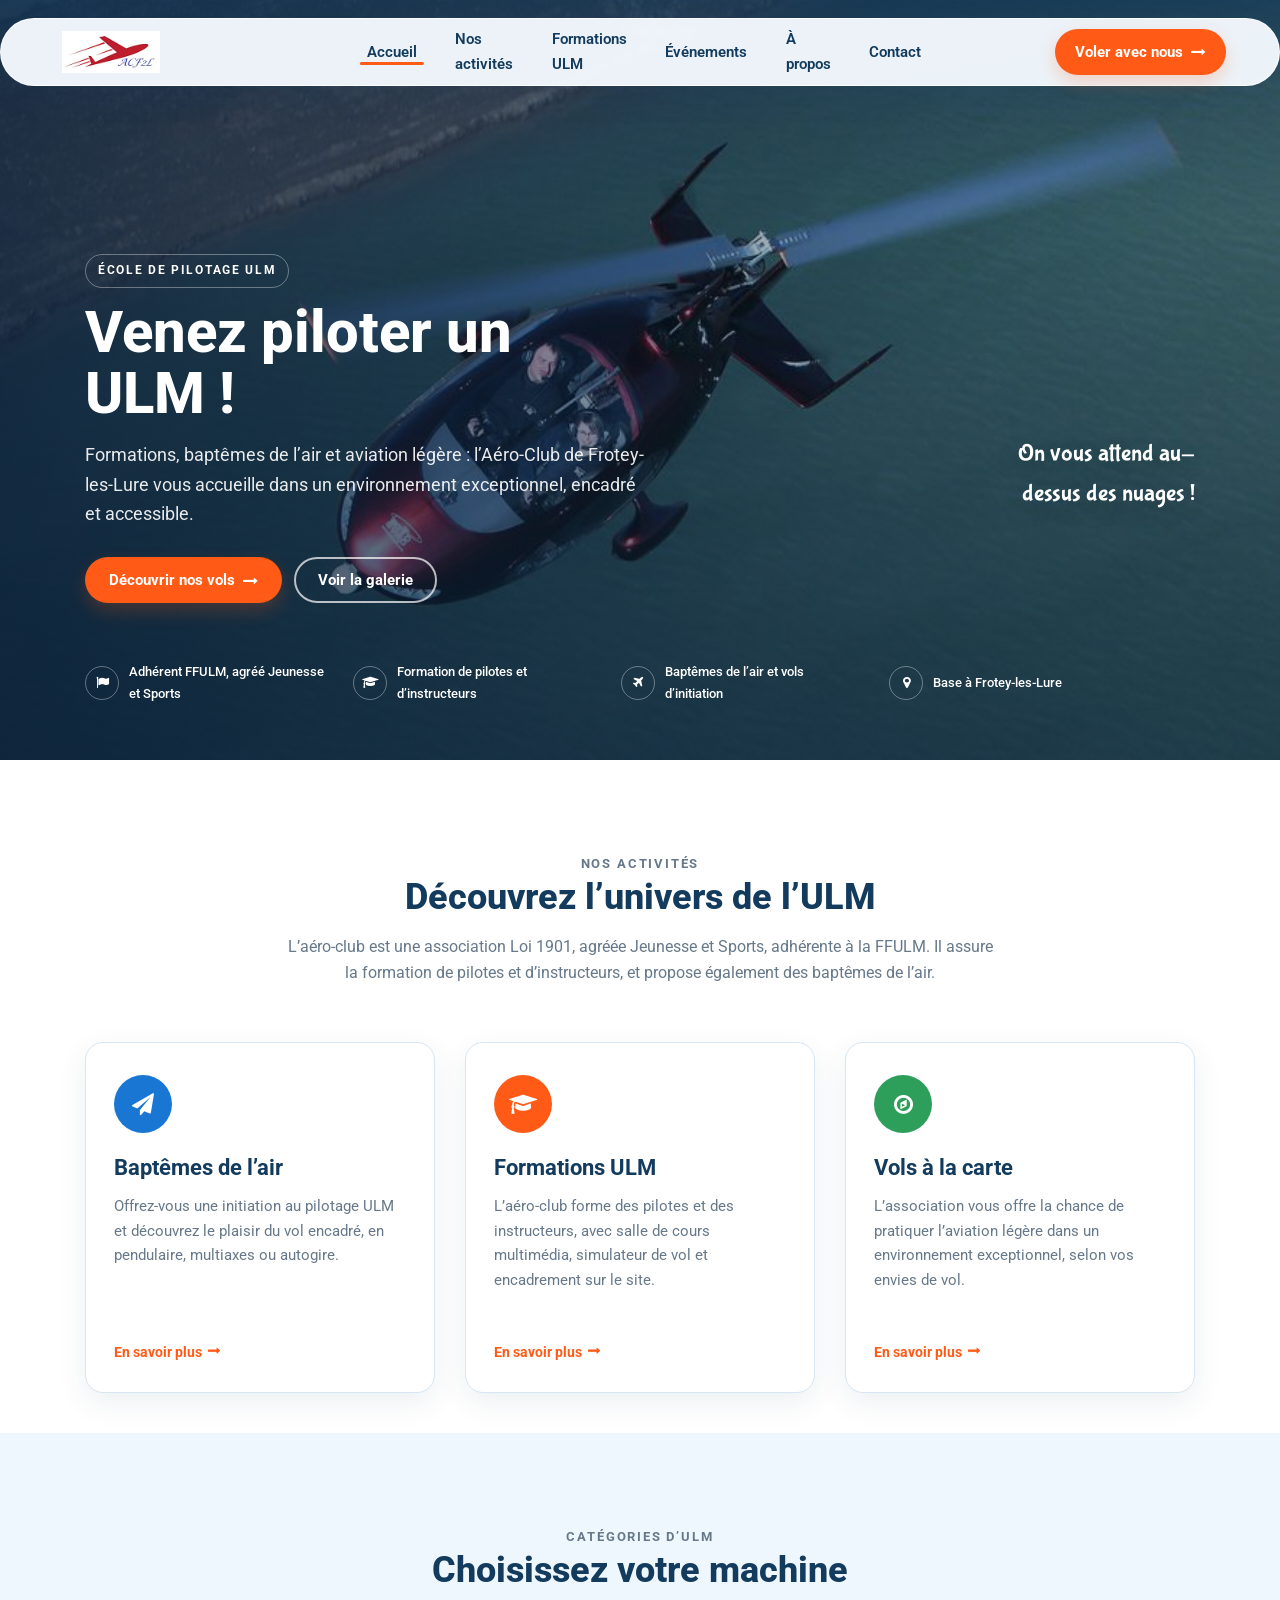
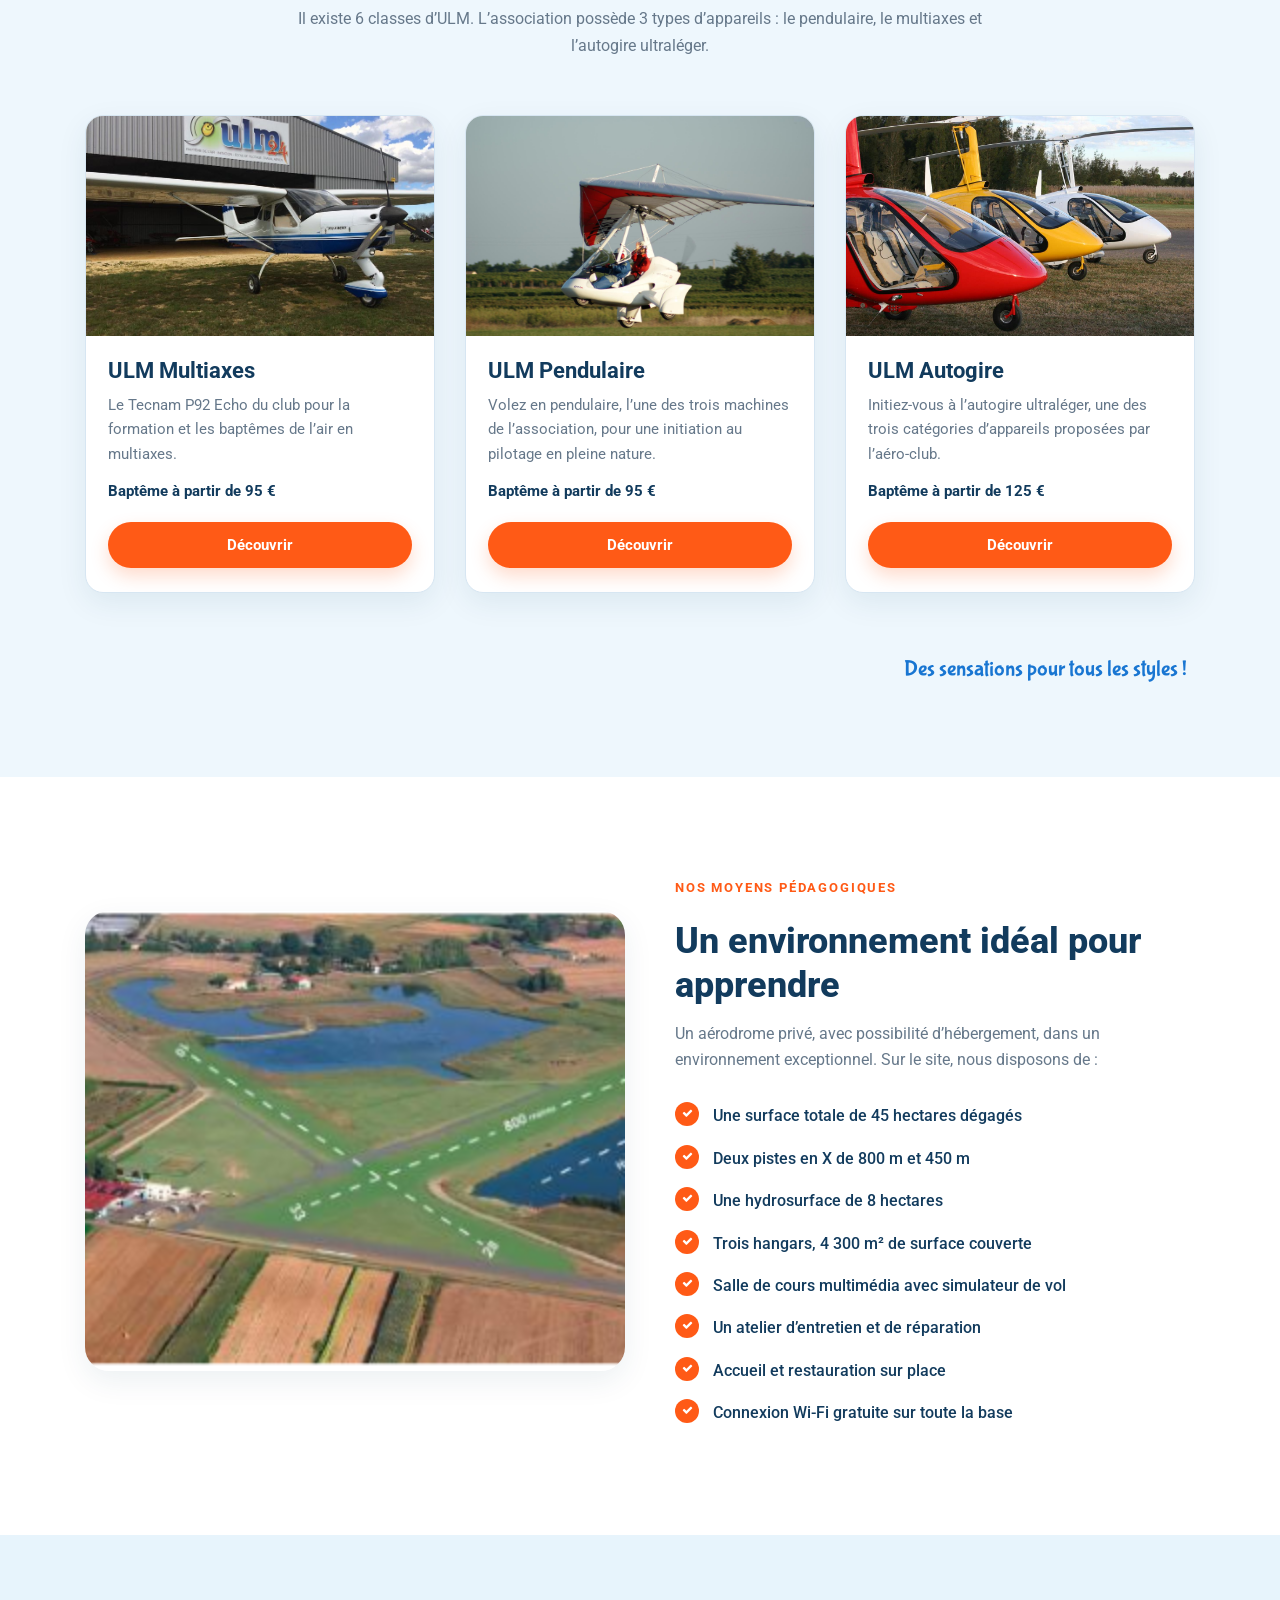
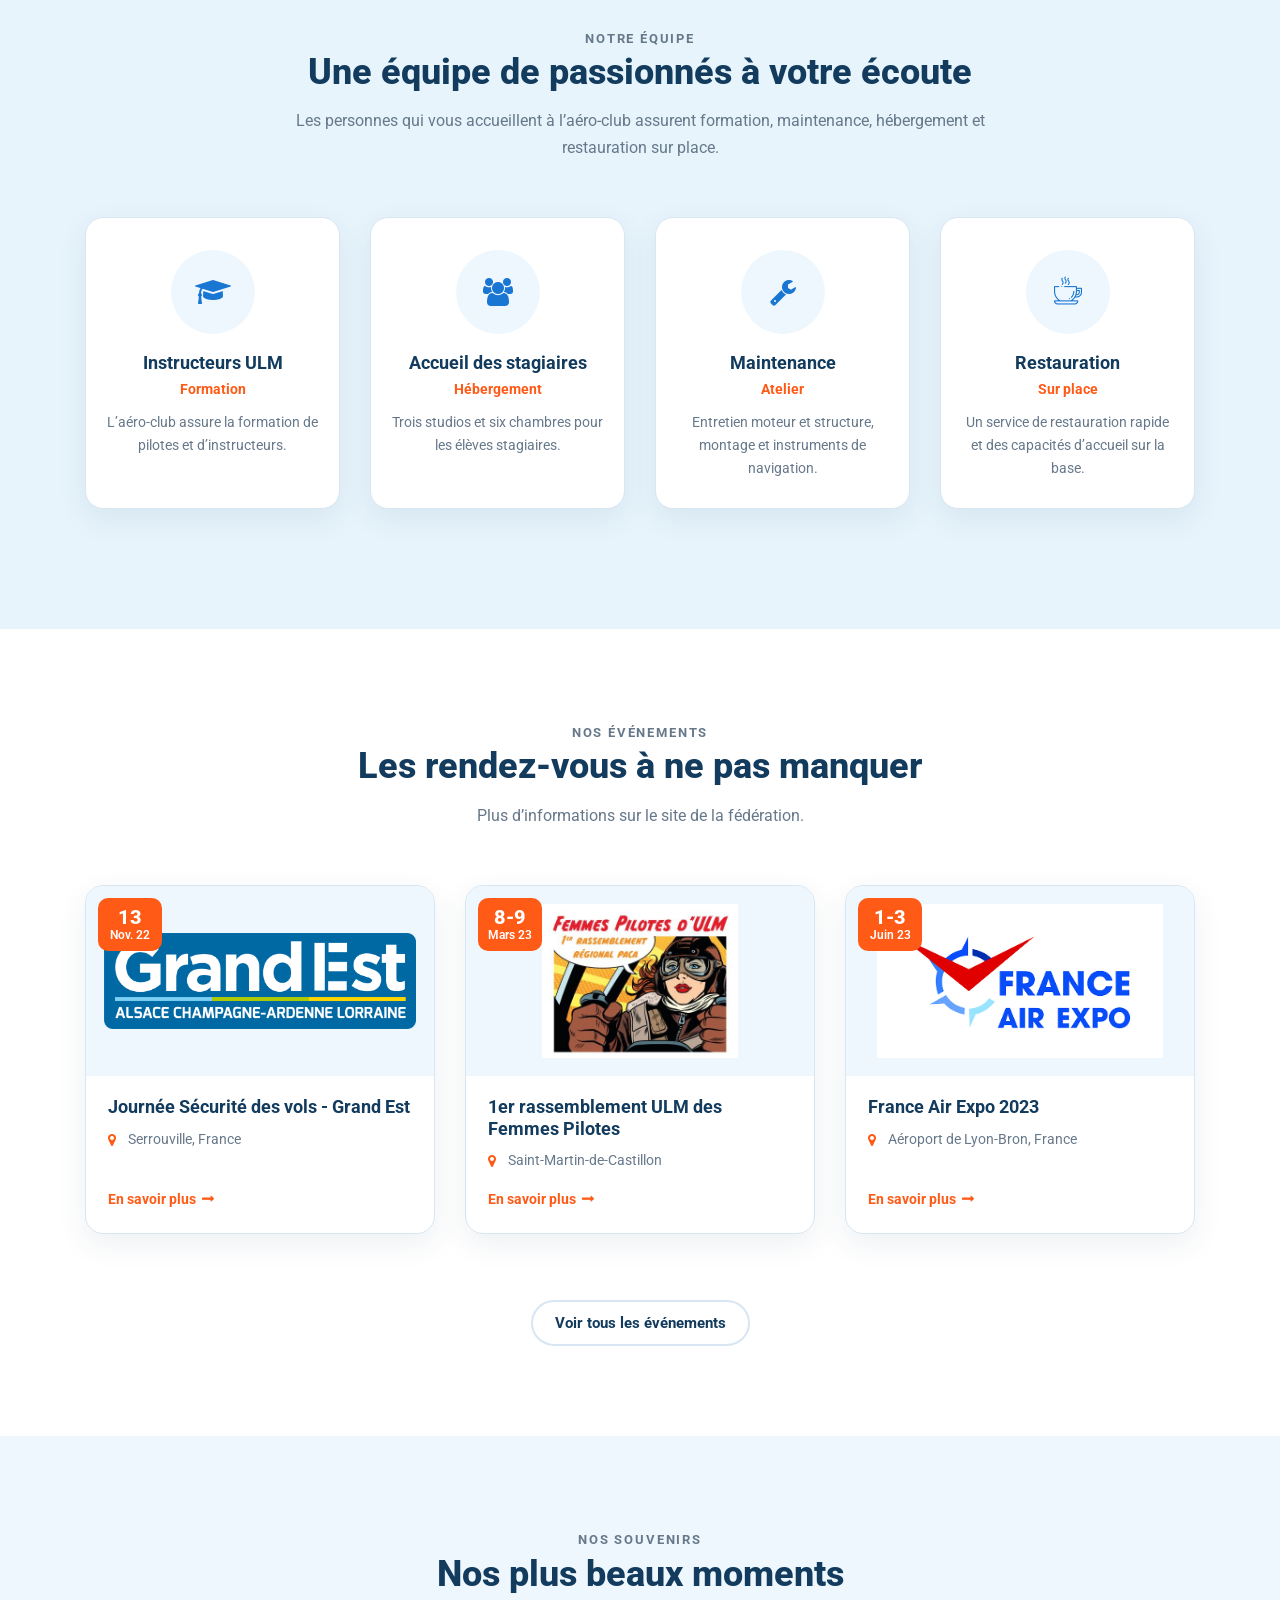
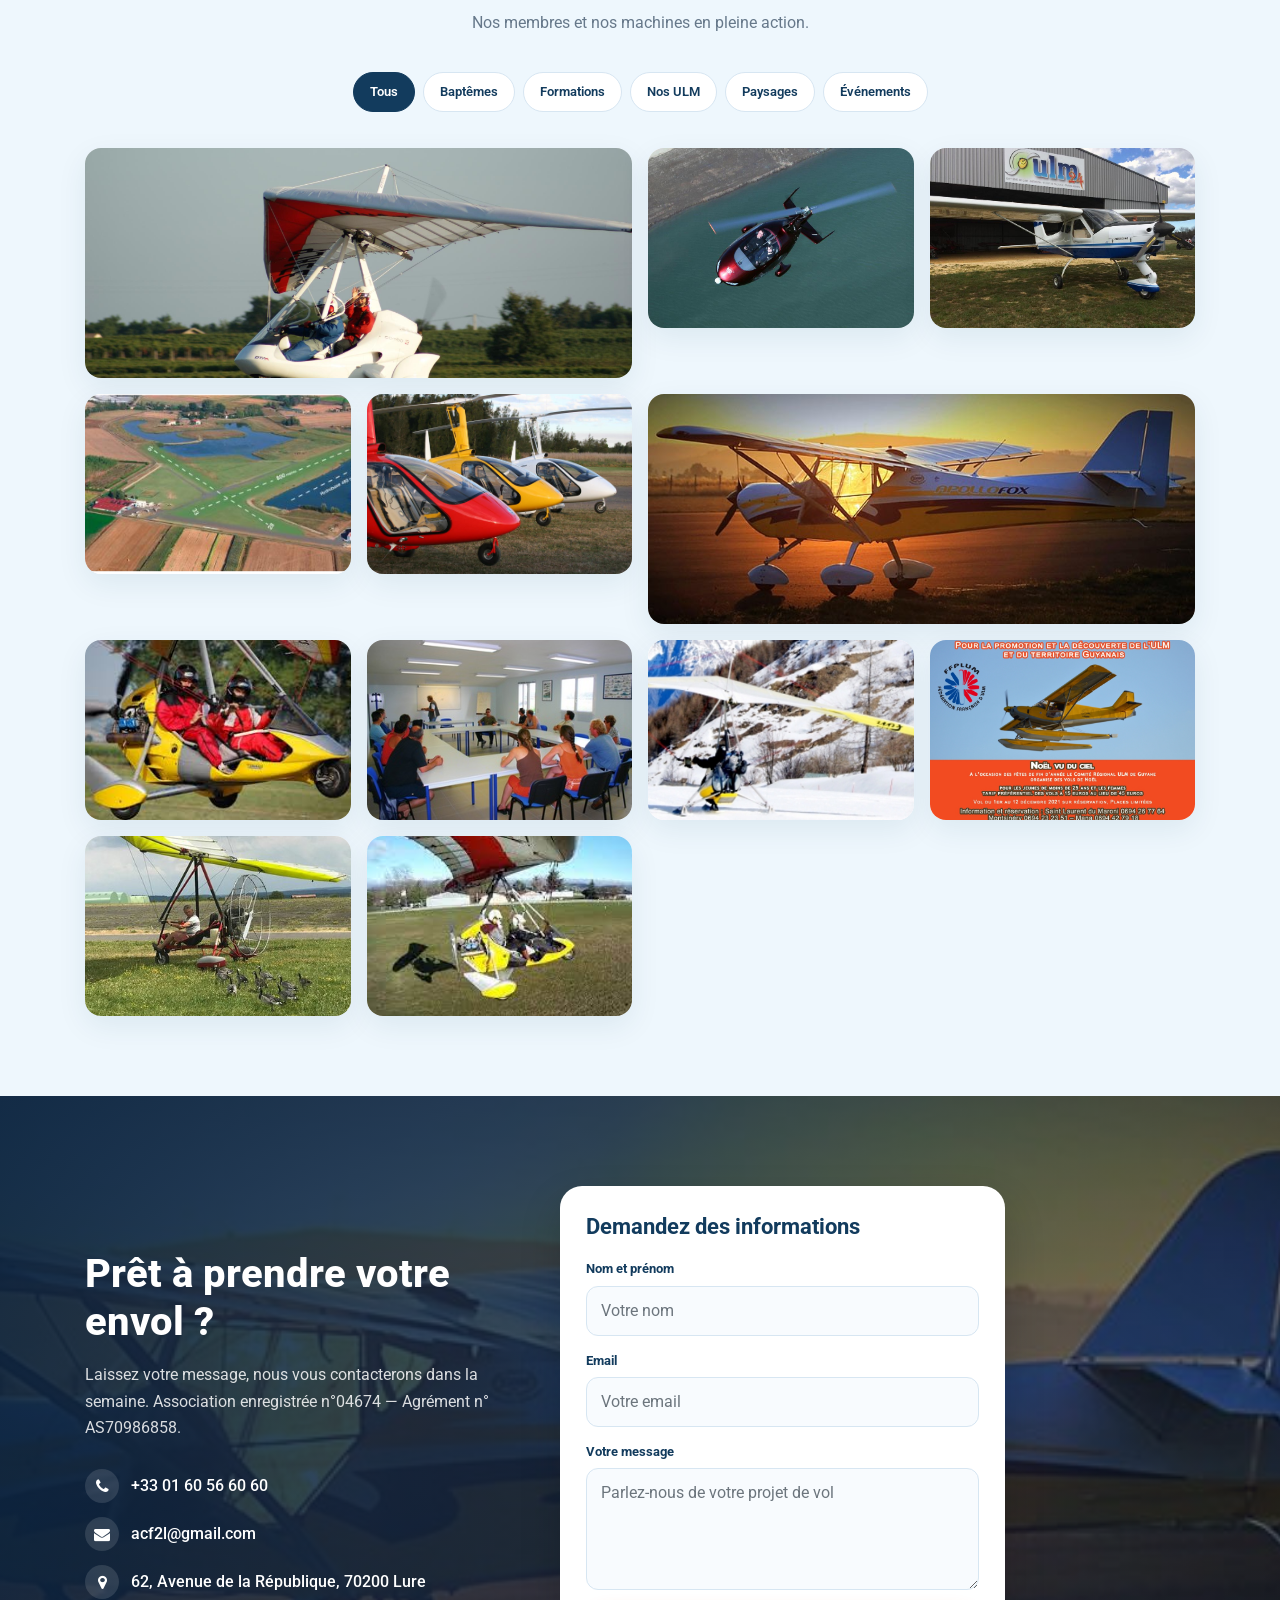
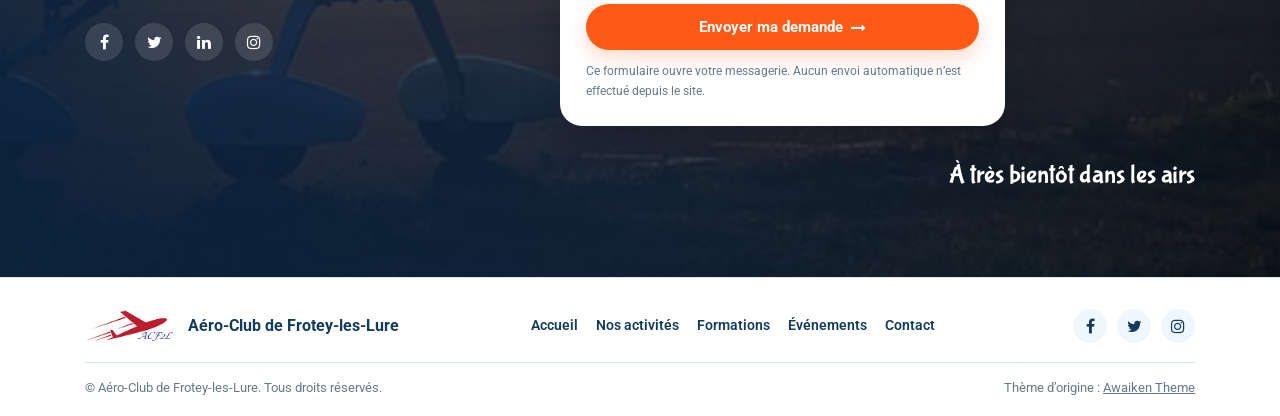
==== index.html @ efe92643 "Initial commit: ACF2L site files. Co-authored-by: Cursor <cursoragent@cursor.com>" ====
<!DOCTYPE html>
<html lang="fr">
<head>
	<meta charset="utf-8">
	<meta http-equiv="X-UA-Compatible" content="IE=edge">
	<meta name="viewport" content="width=device-width, initial-scale=1.0">
	<meta name="description" content="Aéro-Club de Frotey-les-Lure : formations ULM, baptêmes de l’air et aviation légère en Haute-Saône. Association Loi 1901, agréée Jeunesse et Sports, adhérente à la FFULM.">
	<meta name="keywords" content="ULM, aéro-club, Frotey-les-Lure, baptême de l’air, formation pilote, autogire, pendulaire, multiaxes">
	<meta name="author" content="Aéro-Club de Frotey-les-Lure">

	<title>ACF2L - Aéro-Club de Frotey-les-Lure</title>
	<link href="https://fonts.googleapis.com/css?family=Bubblegum+Sans|Roboto:300,400,500,700,900" rel="stylesheet">
	<link href="css/bootstrap.min.css" rel="stylesheet" media="screen">
	<link href="css/font-awesome.min.css" rel="stylesheet" media="screen">
	<link href="css/flaticon.css" rel="stylesheet" media="screen">
	<link rel="stylesheet" href="css/swiper.min.css">
	<link href="css/animate.css" rel="stylesheet">
	<link href="css/magnific-popup.css" rel="stylesheet">
	<link rel="stylesheet" href="css/slicknav.css">
	<link href="css/custom.css?v=7" rel="stylesheet" media="screen">
	<!--[if lt IE 9]>
	  <script src="https://oss.maxcdn.com/html5shiv/3.7.2/html5shiv.min.js"></script>
	  <script src="https://oss.maxcdn.com/respond/1.4.2/respond.min.js"></script>
	<![endif]-->
	<link href="css/monstyle.css" rel="stylesheet">
</head>
<body data-spy="scroll" data-target="#main-navbar" data-offset="90">
	<a class="skip-link" href="#main-content">Aller au contenu</a>

	<header class="header">
		<nav class="navbar navbar-expand-lg navbar-light" id="main-navbar">
			<div class="container header-bar">
				<a class="navbar-brand" href="#home">
					<img src="images/logo.png" alt="ACF2L, Aéro-Club de Frotey-les-Lure">
					<span class="brand-text">Aéro-Club de Frotey-les-Lure</span>
				</a>

				<ul class="navbar-nav" id="main-menu">
					<li class="nav-item"><a class="nav-link active" href="#home">Accueil</a></li>
					<li class="nav-item"><a class="nav-link" href="#activities">Nos activités</a></li>
					<li class="nav-item"><a class="nav-link" href="#courses">Formations ULM</a></li>
					<li class="nav-item"><a class="nav-link" href="#events">Événements</a></li>
					<li class="nav-item"><a class="nav-link" href="#about-us">À propos</a></li>
					<li class="nav-item"><a class="nav-link" href="#contact">Contact</a></li>
				</ul>

				<a class="header-cta" href="#contact">Voler avec nous <i class="fa fa-long-arrow-right" aria-hidden="true"></i></a>
				<div class="navbar-toggle"></div>
				<div id="responsive-menu"></div>
			</div>
		</nav>
	</header>

	<main id="main-content">
		<section class="hero" id="home">
			<div class="hero-media">
				<img src="images/slide-3.jpg" alt="Autogire ULM en vol au-dessus de l’eau">
			</div>
			<div class="hero-overlay"></div>
			<div class="container hero-inner">
				<div class="hero-copy">
					<p class="hero-eyebrow">École de pilotage ULM</p>
					<h1>Venez piloter un ULM&nbsp;!</h1>
					<p class="hero-lead">Formations, baptêmes de l’air et aviation légère&nbsp;: l’Aéro-Club de Frotey-les-Lure vous accueille dans un environnement exceptionnel, encadré et accessible.</p>
					<div class="hero-actions">
						<a class="bouton bouton-primaire" href="#courses">Découvrir nos vols <i class="fa fa-long-arrow-right" aria-hidden="true"></i></a>
						<a class="bouton bouton-fantome" href="#gallery">Voir la galerie</a>
					</div>
				</div>
				<p class="hero-aside" aria-hidden="true">On vous attend au-dessus des nuages&nbsp;!</p>
			</div>
			<div class="container">
				<ul class="hero-trust">
					<li>
						<span class="trust-icon" aria-hidden="true"><i class="fa fa-flag"></i></span>
						<span>Adhérent FFULM, agréé Jeunesse et Sports</span>
					</li>
					<li>
						<span class="trust-icon" aria-hidden="true"><i class="fa fa-graduation-cap"></i></span>
						<span>Formation de pilotes et d’instructeurs</span>
					</li>
					<li>
						<span class="trust-icon" aria-hidden="true"><i class="fa fa-plane"></i></span>
						<span>Baptêmes de l’air et vols d’initiation</span>
					</li>
					<li>
						<span class="trust-icon" aria-hidden="true"><i class="fa fa-map-marker"></i></span>
						<span>Base à Frotey-les-Lure</span>
					</li>
				</ul>
			</div>
		</section>

		<section class="our-activities" id="activities">
			<div class="container">
				<div class="section-title wow fadeInUp">
					<p class="section-eyebrow">Nos activités</p>
					<h2>Découvrez l’univers de l’ULM</h2>
					<p>L’aéro-club est une association Loi 1901, agréée Jeunesse et Sports, adhérente à la FFULM. Il assure la formation de pilotes et d’instructeurs, et propose également des baptêmes de l’air.</p>
				</div>
				<div class="row equal-cards">
					<div class="col-md-4">
						<article class="activity-card wow fadeInUp" data-wow-delay="0.1s">
							<div class="activity-icon icon-blue" aria-hidden="true"><i class="fa fa-paper-plane"></i></div>
							<h3>Baptêmes de l’air</h3>
							<p>Offrez-vous une initiation au pilotage ULM et découvrez le plaisir du vol encadré, en pendulaire, multiaxes ou autogire.</p>
							<a href="#courses" class="text-link">En savoir plus</a>
						</article>
					</div>
					<div class="col-md-4">
						<article class="activity-card wow fadeInUp" data-wow-delay="0.2s">
							<div class="activity-icon icon-orange" aria-hidden="true"><i class="fa fa-graduation-cap"></i></div>
							<h3>Formations ULM</h3>
							<p>L’aéro-club forme des pilotes et des instructeurs, avec salle de cours multimédia, simulateur de vol et encadrement sur le site.</p>
							<a href="#about-us" class="text-link">En savoir plus</a>
						</article>
					</div>
					<div class="col-md-4">
						<article class="activity-card wow fadeInUp" data-wow-delay="0.3s">
							<div class="activity-icon icon-green" aria-hidden="true"><i class="fa fa-compass"></i></div>
							<h3>Vols à la carte</h3>
							<p>L’association vous offre la chance de pratiquer l’aviation légère dans un environnement exceptionnel, selon vos envies de vol.</p>
							<a href="#contact" class="text-link">En savoir plus</a>
						</article>
					</div>
				</div>
			</div>
		</section>

		<section class="courses" id="courses">
			<div class="container">
				<div class="section-title">
					<p class="section-eyebrow">Catégories d’ULM</p>
					<h2>Choisissez votre machine</h2>
					<p>Il existe 6 classes d’ULM. L’association possède 3 types d’appareils&nbsp;: le pendulaire, le multiaxes et l’autogire ultraléger.</p>
				</div>
				<div class="row equal-cards">
					<div class="col-lg-4">
						<article class="machine-card wow fadeInUp" data-wow-delay="0.1s">
							<figure>
								<img src="images/Tecnam-P92-exter.jpg" alt="ULM multiaxes Tecnam P92 Echo devant le hangar">
							</figure>
							<div class="machine-body">
								<h3>ULM Multiaxes</h3>
								<p>Le Tecnam P92 Echo du club pour la formation et les baptêmes de l’air en multiaxes.</p>
								<p class="machine-price">Baptême à partir de 95&nbsp;€</p>
								<a href="#contact" class="bouton bouton-primaire bouton-bloc">Découvrir</a>
							</div>
						</article>
					</div>
					<div class="col-lg-4">
						<article class="machine-card wow fadeInUp" data-wow-delay="0.2s">
							<figure>
								<img src="images/pendulaire1.jpg" alt="ULM pendulaire biplace en vol">
							</figure>
							<div class="machine-body">
								<h3>ULM Pendulaire</h3>
								<p>Volez en pendulaire, l’une des trois machines de l’association, pour une initiation au pilotage en pleine nature.</p>
								<p class="machine-price">Baptême à partir de 95&nbsp;€</p>
								<a href="#contact" class="bouton bouton-primaire bouton-bloc">Découvrir</a>
							</div>
						</article>
					</div>
					<div class="col-lg-4">
						<article class="machine-card wow fadeInUp" data-wow-delay="0.3s">
							<figure>
								<img src="images/troisAutogires.jpg" alt="Trois autogires ULM alignés sur le terrain">
							</figure>
							<div class="machine-body">
								<h3>ULM Autogire</h3>
								<p>Initiez-vous à l’autogire ultraléger, une des trois catégories d’appareils proposées par l’aéro-club.</p>
								<p class="machine-price">Baptême à partir de 125&nbsp;€</p>
								<a href="#contact" class="bouton bouton-primaire bouton-bloc">Découvrir</a>
							</div>
						</article>
					</div>
				</div>
				<p class="section-note">Des sensations pour tous les styles&nbsp;!</p>
			</div>
		</section>

		<section class="about-us" id="about-us">
			<div class="container">
				<div class="row about-layout">
					<div class="col-lg-6">
						<div class="about-image wow fadeInLeft" data-wow-delay="0.15s">
							<img src="images/about.png" alt="Vue aérienne de l’aérodrome avec deux pistes en X, hydrosurface et hangars">
						</div>
					</div>
					<div class="col-lg-6">
						<div class="about-content wow fadeInUp" data-wow-delay="0.25s">
							<p class="section-eyebrow">Nos moyens pédagogiques</p>
							<h2>Un environnement idéal pour apprendre</h2>
							<p>Un aérodrome privé, avec possibilité d’hébergement, dans un environnement exceptionnel. Sur le site, nous disposons de&nbsp;:</p>
							<ul class="check-list">
								<li>Une surface totale de 45 hectares dégagés</li>
								<li>Deux pistes en X de 800 m et 450 m</li>
								<li>Une hydrosurface de 8 hectares</li>
								<li>Trois hangars, 4&nbsp;300 m² de surface couverte</li>
								<li>Salle de cours multimédia avec simulateur de vol</li>
								<li>Un atelier d’entretien et de réparation</li>
								<li>Accueil et restauration sur place</li>
								<li>Connexion Wi-Fi gratuite sur toute la base</li>
							</ul>
						</div>
					</div>
				</div>
			</div>
		</section>

		<section class="faculty" id="teachers">
			<div class="container">
				<div class="section-title">
					<p class="section-eyebrow">Notre équipe</p>
					<h2>Une équipe de passionnés à votre écoute</h2>
					<p>Les personnes qui vous accueillent à l’aéro-club assurent formation, maintenance, hébergement et restauration sur place.</p>
				</div>
				<div class="row equal-cards">
					<div class="col-lg-3 col-md-6">
						<article class="team-card wow fadeInUp" data-wow-delay="0.1s">
							<div class="team-icon" aria-hidden="true"><i class="fa fa-graduation-cap"></i></div>
							<h3>Instructeurs ULM</h3>
							<p class="team-role">Formation</p>
							<p>L’aéro-club assure la formation de pilotes et d’instructeurs.</p>
						</article>
					</div>
					<div class="col-lg-3 col-md-6">
						<article class="team-card wow fadeInUp" data-wow-delay="0.2s">
							<div class="team-icon" aria-hidden="true"><i class="fa fa-users"></i></div>
							<h3>Accueil des stagiaires</h3>
							<p class="team-role">Hébergement</p>
							<p>Trois studios et six chambres pour les élèves stagiaires.</p>
						</article>
					</div>
					<div class="col-lg-3 col-md-6">
						<article class="team-card wow fadeInUp" data-wow-delay="0.3s">
							<div class="team-icon" aria-hidden="true"><i class="fa fa-wrench"></i></div>
							<h3>Maintenance</h3>
							<p class="team-role">Atelier</p>
							<p>Entretien moteur et structure, montage et instruments de navigation.</p>
						</article>
					</div>
					<div class="col-lg-3 col-md-6">
						<article class="team-card wow fadeInUp" data-wow-delay="0.4s">
							<div class="team-icon" aria-hidden="true"><i class="flaticon-coffee-cup"></i></div>
							<h3>Restauration</h3>
							<p class="team-role">Sur place</p>
							<p>Un service de restauration rapide et des capacités d’accueil sur la base.</p>
						</article>
					</div>
				</div>
			</div>
		</section>

		<section class="events" id="events">
			<div class="container">
				<div class="section-title">
					<p class="section-eyebrow">Nos événements</p>
					<h2>Les rendez-vous à ne pas manquer</h2>
					<p>Plus d’informations sur le site de la fédération.</p>
				</div>
				<div class="row equal-cards">
					<div class="col-md-4">
						<article class="event-card wow fadeInUp" data-wow-delay="0.1s">
							<figure>
								<img src="images/event-1.png" alt="Logo Grand Est">
								<div class="event-date"><span>13</span> Nov. 22</div>
							</figure>
							<div class="event-body">
								<h3>Journée Sécurité des vols - Grand Est</h3>
								<p class="location">Serrouville, France</p>
								<a href="#contact" class="text-link">En savoir plus</a>
							</div>
						</article>
					</div>
					<div class="col-md-4">
						<article class="event-card wow fadeInUp" data-wow-delay="0.2s">
							<figure>
								<img src="images/event-5.jpg" alt="Affiche du 1er rassemblement ULM des Femmes Pilotes">
								<div class="event-date"><span>8-9</span> Mars 23</div>
							</figure>
							<div class="event-body">
								<h3>1er rassemblement ULM des Femmes Pilotes</h3>
								<p class="location">Saint-Martin-de-Castillon</p>
								<a href="#contact" class="text-link">En savoir plus</a>
							</div>
						</article>
					</div>
					<div class="col-md-4">
						<article class="event-card wow fadeInUp" data-wow-delay="0.3s">
							<figure>
								<img src="images/event-3.jpg" alt="Logo France Air Expo">
								<div class="event-date"><span>1-3</span> Juin 23</div>
							</figure>
							<div class="event-body">
								<h3>France Air Expo 2023</h3>
								<p class="location">Aéroport de Lyon-Bron, France</p>
								<a href="#contact" class="text-link">En savoir plus</a>
							</div>
						</article>
					</div>
				</div>
				<div class="section-cta">
					<a href="#contact" class="bouton bouton-contour">Voir tous les événements</a>
				</div>
			</div>
		</section>

		<section class="photo-gallery" id="gallery">
			<div class="container">
				<div class="section-title">
					<p class="section-eyebrow">Nos souvenirs</p>
					<h2>Nos plus beaux moments</h2>
					<p>Nos membres et nos machines en pleine action.</p>
				</div>
				<div class="gallery-filters" role="tablist" aria-label="Filtrer la galerie">
					<button type="button" class="gallery-filter is-active" data-filter="all">Tous</button>
					<button type="button" class="gallery-filter" data-filter="baptemes">Baptêmes</button>
					<button type="button" class="gallery-filter" data-filter="formations">Formations</button>
					<button type="button" class="gallery-filter" data-filter="machines">Nos ULM</button>
					<button type="button" class="gallery-filter" data-filter="paysages">Paysages</button>
					<button type="button" class="gallery-filter" data-filter="evenements">Événements</button>
				</div>
				<div class="gallery-grid gallery">
					<a class="gallery-item" data-category="baptemes machines" href="images/pendulaire1.jpg">
						<img src="images/pendulaire1.jpg" alt="Baptême en ULM pendulaire biplace">
					</a>
					<a class="gallery-item" data-category="machines" href="images/slide-3.jpg">
						<img src="images/slide-3.jpg" alt="Autogire ULM en vol">
					</a>
					<a class="gallery-item" data-category="machines formations" href="images/Tecnam-P92-exter.jpg">
						<img src="images/Tecnam-P92-exter.jpg" alt="ULM multiaxes Tecnam P92 Echo">
					</a>
					<a class="gallery-item" data-category="paysages" href="images/about.png">
						<img src="images/about.png" alt="Aérodrome de Frotey-les-Lure vu du ciel">
					</a>
					<a class="gallery-item" data-category="machines" href="images/troisAutogires.jpg">
						<img src="images/troisAutogires.jpg" alt="Trois autogires sur le terrain">
					</a>
					<a class="gallery-item" data-category="paysages evenements" href="images/course-3.jpg">
						<img src="images/course-3.jpg" alt="ULM au coucher du soleil">
					</a>
					<a class="gallery-item" data-category="baptemes machines" href="images/course-4.jpg">
						<img src="images/course-4.jpg" alt="Deux pilotes en ULM pendulaire jaune">
					</a>
					<a class="gallery-item" data-category="formations" href="images/salleCours.png">
						<img src="images/salleCours.png" alt="Salle de cours multimédia de l’aéro-club">
					</a>
					<a class="gallery-item" data-category="paysages machines" href="images/slide-1.jpg">
						<img src="images/slide-1.jpg" alt="Pendulaire ULM sur un terrain enneigé">
					</a>
					<a class="gallery-item" data-category="evenements" href="images/event-2.jpg">
						<img src="images/event-2.jpg" alt="Affiche Noël vu du ciel, promotion de l’ULM">
					</a>
					<a class="gallery-item" data-category="machines" href="images/course-2.jpg">
						<img src="images/course-2.jpg" alt="Pendulaire au sol sur l’aérodrome">
					</a>
					<a class="gallery-item" data-category="baptemes" href="images/course-7.jpg">
						<img src="images/course-7.jpg" alt="Vol d’initiation en pendulaire">
					</a>
				</div>
			</div>
		</section>

		<section class="contactus" id="contact">
			<div class="contact-media">
				<img src="images/course-3.jpg" alt="ULM au coucher du soleil sur la piste">
			</div>
			<div class="contact-overlay"></div>
			<div class="container">
				<div class="row contact-layout">
					<div class="col-lg-5">
						<div class="contact-intro">
							<h2>Prêt à prendre votre envol&nbsp;?</h2>
							<p>Laissez votre message, nous vous contacterons dans la semaine. Association enregistrée n°04674 — Agrément n° AS70986858.</p>
							<ul class="contact-details">
								<li>
									<a href="tel:+330160566060"><i class="fa fa-phone" aria-hidden="true"></i><span>+33 01 60 56 60 60</span></a>
								</li>
								<li>
									<a href="mailto:acf2l@gmail.com"><i class="fa fa-envelope" aria-hidden="true"></i><span>acf2l@gmail.com</span></a>
								</li>
								<li>
									<span><i class="fa fa-map-marker" aria-hidden="true"></i><span>62, Avenue de la République, 70200 Lure</span></span>
								</li>
							</ul>
							<div class="contact-social-link">
								<a href="#" aria-label="Facebook"><i class="fa fa-facebook" aria-hidden="true"></i></a>
								<a href="#" aria-label="Twitter"><i class="fa fa-twitter" aria-hidden="true"></i></a>
								<a href="#" aria-label="LinkedIn"><i class="fa fa-linkedin" aria-hidden="true"></i></a>
								<a href="#" aria-label="Instagram"><i class="fa fa-instagram" aria-hidden="true"></i></a>
							</div>
						</div>
					</div>
					<div class="col-lg-5">
						<div class="contact-form-card">
							<h3>Demandez des informations</h3>
							<form id="contactForm" action="mailto:acf2l@gmail.com" method="post" enctype="text/plain">
								<div class="form-group">
									<label for="contact-name">Nom et prénom</label>
									<input id="contact-name" name="Nom" type="text" class="form-control" placeholder="Votre nom" required>
								</div>
								<div class="form-group">
									<label for="contact-email">Email</label>
									<input id="contact-email" name="Email" type="email" class="form-control" placeholder="Votre email" required>
								</div>
								<div class="form-group">
									<label for="contact-message">Votre message</label>
									<textarea id="contact-message" name="Message" rows="4" class="form-control" placeholder="Parlez-nous de votre projet de vol" required></textarea>
								</div>
								<button type="submit" class="bouton bouton-primaire bouton-bloc">Envoyer ma demande <i class="fa fa-long-arrow-right" aria-hidden="true"></i></button>
								<p class="form-note">Ce formulaire ouvre votre messagerie. Aucun envoi automatique n’est effectué depuis le site.</p>
							</form>
						</div>
					</div>
				</div>
				<p class="contact-aside" aria-hidden="true">À très bientôt dans les airs</p>
			</div>
		</section>
	</main>

	<footer class="footer">
		<div class="container">
			<div class="footer-top">
				<a class="footer-brand" href="#home">
					<img src="images/logo.png" alt="ACF2L, Aéro-Club de Frotey-les-Lure">
					<span>Aéro-Club de Frotey-les-Lure</span>
				</a>
				<nav class="footer-nav" aria-label="Pied de page">
					<a href="#home">Accueil</a>
					<a href="#activities">Nos activités</a>
					<a href="#courses">Formations</a>
					<a href="#events">Événements</a>
					<a href="#contact">Contact</a>
				</nav>
				<div class="footer-social">
					<a href="#" aria-label="Facebook"><i class="fa fa-facebook" aria-hidden="true"></i></a>
					<a href="#" aria-label="Twitter"><i class="fa fa-twitter" aria-hidden="true"></i></a>
					<a href="#" aria-label="Instagram"><i class="fa fa-instagram" aria-hidden="true"></i></a>
				</div>
			</div>
			<div class="footer-bottom">
				<p>&copy; Aéro-Club de Frotey-les-Lure. Tous droits réservés.</p>
				<p class="footer-credit">Thème d’origine&nbsp;: <a href="https://awaikenthemes.com/" target="_blank" rel="noopener noreferrer">Awaiken Theme</a></p>
			</div>
		</div>
	</footer>

	<script src="js/jquery-1.12.4.min.js"></script>
	<script src="js/bootstrap.min.js"></script>
	<script src="js/wow.js"></script>
	<script src="js/swiper.min.js"></script>
	<script src="js/SwiperAnimation.min.js"></script>
	<script src="js/jquery.magnific-popup.min.js"></script>
	<script src="js/jquery.slicknav.js"></script>
	<script src="js/SmoothScroll.js"></script>
	<script src="js/function.js"></script>
</body>
</html>
---- css/flaticon.css ----
/*
  	Flaticon icon font: Flaticon
  	Creation date: 08/08/2018 17:16
*/

@font-face {
  font-family: "Flaticon";
  src: url("../fonts/Flaticon.eot");
  src: url("../fonts/Flaticon.eot?#iefix") format("embedded-opentype"),
       url("../fonts/Flaticon.woff") format("woff"),
       url("../fonts/Flaticon.ttf") format("truetype"),
       url("../fonts/Flaticon.svg#Flaticon") format("svg");
  font-weight: normal;
  font-style: normal;
}

@media screen and (-webkit-min-device-pixel-ratio:0) {
  @font-face {
    font-family: "Flaticon";
    src: url("../fonts/Flaticon.svg#Flaticon") format("svg");
  }
}

[class^="flaticon-"]:before, [class*=" flaticon-"]:before,
[class^="flaticon-"]:after, [class*=" flaticon-"]:after {   
	font-family: Flaticon;
	font-style: normal;
}

.flaticon-fork:before { content: "\f100"; }
.flaticon-bus:before { content: "\f101"; }
.flaticon-playground:before { content: "\f102"; }
.flaticon-quality:before { content: "\f103"; }
.flaticon-medal:before { content: "\f104"; }
.flaticon-diploma:before { content: "\f105"; }
.flaticon-health:before { content: "\f106"; }
.flaticon-target:before { content: "\f107"; }
.flaticon-music-player:before { content: "\f108"; }
.flaticon-placeholder:before { content: "\f109"; }
.flaticon-worldwide:before { content: "\f10a"; }
.flaticon-clock:before { content: "\f10b"; }
.flaticon-calendar:before { content: "\f10c"; }
.flaticon-coffee-cup:before { content: "\f10d"; }
---- css/custom.css ----
/*
	Template Name 	: First Step - School & Education Institute HTML Template
	Author 			: Awaiken Theme
	Author Url 		: https://awaikenthemes.com
	Adapted for ACF2L / Aéro-Club de Frotey-les-Lure
*/

:root {
  --marine: #123b5d;
  --marine-fonce: #0e3557;
  --bleu: #1976d2;
  --ciel: #eef7fd;
  --ciel-2: #e7f4fc;
  --orange: #ff5a16;
  --orange-fonce: #e94c0c;
  --texte: #66788a;
  --blanc: #ffffff;
  --rayon: 18px;
  --rayon-sm: 12px;
  --ombre: 0 10px 30px rgba(18, 59, 93, 0.08);
  --bordure: #d7e6f2;
  --vert: #2e9e5b;
}

/************************************/
/***** 	    General css		     ****/
/************************************/

html {
  scroll-behavior: smooth;
}

body {
  font-size: 16px;
  line-height: 1.65;
  font-family: "Roboto", sans-serif;
  color: var(--texte);
  background: var(--blanc);
  overflow-x: hidden;
}

h1,
h2,
h3,
h4,
h5,
h6 {
  margin-top: 0;
  font-weight: 700;
  color: var(--marine);
  font-family: "Roboto", sans-serif;
}

img {
  max-width: 100%;
  height: auto;
}

a {
  color: var(--orange);
  transition:
    color 0.2s ease,
    background-color 0.2s ease,
    box-shadow 0.2s ease,
    transform 0.2s ease,
    border-color 0.2s ease;
}

a:hover,
a:focus {
  text-decoration: none;
  color: var(--orange-fonce);
}

a:focus,
button:focus,
input:focus,
textarea:focus {
  outline: 0;
}

a:focus-visible,
button:focus-visible,
input:focus-visible,
textarea:focus-visible,
.slicknav_btn:focus-visible {
  outline: 3px solid var(--orange);
  outline-offset: 3px;
}

button,
.bouton,
.header-cta,
.gallery-item,
.gallery-filter,
.machine-card,
.activity-card,
.event-card,
.team-card {
  cursor: pointer;
}

::-moz-selection {
  background: var(--orange);
  color: #fff;
}

::selection {
  background: var(--orange);
  color: #fff;
}

.skip-link {
  position: absolute;
  left: -999px;
  top: 0;
  z-index: 400;
  background: var(--orange);
  color: #fff;
  padding: 0.6rem 1rem;
}

.skip-link:focus {
  left: 12px;
  top: 12px;
}

.preloader {
  position: fixed;
  top: 0;
  left: 0;
  right: 0;
  bottom: 0;
  background: #ecf1f5;
  z-index: 9999;
  text-align: center;
}

.row.no-gutters {
  margin-right: 0;
  margin-left: 0;
}

.row.no-gutters > [class^="col-"],
.row.no-gutters > [class*=" col-"] {
  padding-right: 0;
  padding-left: 0;
}

section[id],
#home {
  scroll-margin-top: 110px;
}

.equal-cards {
  display: flex;
  flex-wrap: wrap;
}

.equal-cards > [class*="col-"] {
  display: flex;
}

.equal-cards > [class*="col-"] > * {
  width: 100%;
}

.section-title {
  text-align: center;
  max-width: 720px;
  margin: 0 auto 56px;
}

.section-eyebrow {
  display: inline-block;
  margin-bottom: 10px;
  color: var(--orange);
  font-size: 13px;
  font-weight: 700;
  letter-spacing: 0.14em;
  text-transform: uppercase;
}

.section-title h2,
.about-content h2,
.contact-intro h2 {
  font-size: 36px;
  line-height: 1.2;
  margin-bottom: 14px;
  font-weight: 800;
}

.section-title p {
  color: var(--texte);
  margin: 0;
}

.section-note {
  font-family: "Bubblegum Sans", cursive;
  color: var(--bleu);
  text-align: right;
  margin: 28px 8px 0;
  font-size: 22px;
}

.section-cta {
  text-align: center;
  margin-top: 36px;
}

.text-link {
  display: inline-flex;
  align-items: center;
  gap: 6px;
  color: var(--orange);
  font-weight: 700;
  font-size: 14px;
}

.text-link:after {
  content: "\f178";
  font-family: FontAwesome;
  font-size: 12px;
}

.text-link:hover,
.text-link:focus {
  color: var(--orange-fonce);
}

.bouton {
  display: inline-flex;
  align-items: center;
  justify-content: center;
  gap: 8px;
  padding: 12px 22px;
  border-radius: 999px;
  font-size: 15px;
  font-weight: 700;
  line-height: 1.2;
  border: 2px solid transparent;
  min-height: 46px;
}

.bouton-primaire {
  background: var(--orange);
  color: #fff;
  box-shadow: 0 8px 18px rgba(255, 90, 22, 0.22);
}

.bouton-primaire:hover,
.bouton-primaire:focus {
  background: var(--orange-fonce);
  color: #fff;
  transform: translateY(-2px);
}

.bouton-fantome {
  background: transparent;
  color: #fff;
  border-color: rgba(255, 255, 255, 0.7);
}

.bouton-fantome:hover,
.bouton-fantome:focus {
  background: rgba(255, 255, 255, 0.12);
  color: #fff;
}

.bouton-contour {
  background: transparent;
  color: var(--marine);
  border-color: var(--bordure);
}

.bouton-contour:hover,
.bouton-contour:focus {
  border-color: var(--orange);
  color: var(--orange);
}

.bouton-bloc {
  width: 100%;
}

/************************************/
/*****    Navigation area css   *****/
/************************************/

header.header {
  position: absolute;
  top: 0;
  left: 0;
  right: 0;
  z-index: 200;
  background: linear-gradient(
    180deg,
    rgba(14, 53, 87, 0.55) 0%,
    rgba(14, 53, 87, 0) 100%
  );
  padding: 18px 0 0;
  min-height: auto;
}

header.header.is-sticky {
  position: fixed;
  padding-top: 10px;
  padding-bottom: 10px;
  background: rgba(14, 53, 87, 0.88);
  box-shadow: 0 8px 24px rgba(14, 53, 87, 0.18);
}

header .navbar {
  background: rgba(245, 250, 255, 0.96);
  border: 1px solid rgba(255, 255, 255, 0.8);
  border-radius: 999px;
  box-shadow: 0 10px 30px rgba(20, 60, 100, 0.12);
  margin: 0;
  padding: 0 10px 0 18px;
  min-height: 68px;
}

header .navbar:after {
  display: none !important;
  content: none !important;
}

header .navbar .container,
.header-bar {
  width: 100%;
  max-width: 1180px;
  padding: 0 8px;
  display: flex;
  align-items: center;
  justify-content: space-between;
  position: relative;
}

.navbar-brand {
  display: flex;
  align-items: center;
  gap: 10px;
  padding: 0;
  margin: 0;
  z-index: 2;
}

.navbar-brand img {
  width: auto;
  height: 42px;
  object-fit: contain;
}

.brand-text {
  display: none;
  font-size: 13px;
  font-weight: 700;
  color: var(--marine);
  max-width: 130px;
  line-height: 1.25;
}

.navbar .navbar-nav {
  align-items: center;
  flex-direction: row;
  position: absolute;
  left: 50%;
  transform: translateX(-50%);
  margin: 0;
}

.navbar .navbar-nav .nav-item {
  padding: 0;
}

.navbar .navbar-nav .nav-link {
  position: relative;
  padding: 0.75rem 1.2rem;
  font-size: 0.94rem;
  font-weight: 600;
  color: var(--marine);
  text-transform: none;
  letter-spacing: 0;
  background: transparent;
  border-radius: 0;
}

.navbar .navbar-nav .nav-link:hover,
.navbar .navbar-nav .nav-link:focus {
  color: var(--orange);
}

.navbar .navbar-nav .nav-link.active {
  color: var(--marine);
  background: transparent;
}

.navbar .navbar-nav .nav-link.active:after {
  content: "";
  position: absolute;
  left: 0.75rem;
  right: 0.75rem;
  bottom: 0.7rem;
  height: 3px;
  background: var(--orange);
  border-radius: 999px;
}

.header-cta {
  display: inline-flex;
  align-items: center;
  justify-content: center;
  gap: 0.5rem;
  margin-left: 0.5rem;
  padding: 0.7rem 1.25rem;
  background: var(--orange);
  color: #fff;
  font-size: 0.92rem;
  font-weight: 700;
  border-radius: 999px;
  white-space: nowrap;
  z-index: 2;
  box-shadow: 0 8px 18px rgba(255, 90, 22, 0.22);
}

.header-cta:hover,
.header-cta:focus {
  color: #fff;
  background: var(--orange-fonce);
  transform: translateY(-1px);
}

.sticky-header {
  position: relative;
}

.navbar-toggle {
  display: none;
}

#responsive-menu {
  display: none;
}

.slicknav_menu {
  padding: 0;
  background: transparent;
}

.slicknav_btn {
  margin: 0;
  background: transparent;
  border: 1px solid var(--marine);
  border-radius: 10px;
  padding: 8px 10px;
  float: none;
}

.slicknav_icon-bar {
  background: var(--marine);
  box-shadow: none;
  height: 2px;
}

.slicknav_nav {
  position: absolute;
  top: calc(100% + 10px);
  left: 0;
  right: 0;
  background: #fff;
  border-radius: 16px;
  box-shadow: var(--ombre);
  padding: 10px;
  z-index: 30;
}

.slicknav_nav a {
  color: var(--marine);
  text-transform: none;
  font-weight: 600;
  border-radius: 10px;
  padding: 12px 14px;
}

.slicknav_nav a:hover,
.slicknav_nav .slicknav_row:hover {
  background: var(--ciel);
  color: var(--orange);
}

/**************************************/
/*****         Hero section       *****/
/**************************************/

.hero {
  position: relative;
  min-height: 760px;
  display: flex;
  flex-direction: column;
  justify-content: flex-end;
  padding: 160px 0 48px;
  color: #fff;
  overflow: hidden;
}

.hero-media,
.hero-overlay,
.contact-media,
.contact-overlay {
  position: absolute;
  inset: 0;
}

.hero-media img,
.contact-media img {
  width: 100%;
  height: 100%;
  object-fit: cover;
  object-position: 68% center;
}

.hero-overlay {
  background:
    linear-gradient(
      90deg,
      rgba(10, 32, 58, 0.78) 0%,
      rgba(10, 32, 58, 0.42) 46%,
      rgba(10, 32, 58, 0.12) 100%
    ),
    linear-gradient(
      180deg,
      rgba(10, 32, 58, 0.28) 0%,
      rgba(10, 32, 58, 0) 28%,
      rgba(10, 32, 58, 0.45) 100%
    );
}

.hero-inner {
  position: relative;
  z-index: 2;
  display: flex;
  justify-content: space-between;
  align-items: flex-end;
  padding-bottom: 36px;
}

.hero-copy {
  max-width: 560px;
}

.hero-eyebrow {
  display: inline-block;
  margin-bottom: 14px;
  padding: 6px 12px;
  border: 1px solid rgba(255, 255, 255, 0.35);
  border-radius: 999px;
  color: #fff;
  font-size: 12px;
  font-weight: 700;
  letter-spacing: 0.14em;
  text-transform: uppercase;
}

.hero h1 {
  color: #fff;
  font-size: 58px;
  line-height: 1.05;
  font-weight: 800;
  margin-bottom: 16px;
}

.hero-lead {
  color: rgba(255, 255, 255, 0.9);
  font-size: 18px;
  margin-bottom: 28px;
}

.hero-actions {
  display: flex;
  flex-wrap: wrap;
  gap: 12px;
}

.hero-aside {
  font-family: "Bubblegum Sans", cursive;
  color: #fff;
  font-size: 24px;
  max-width: 180px;
  text-align: right;
  margin: 0 0 90px;
  text-shadow: 0 8px 24px rgba(0, 0, 0, 0.25);
}

.hero-trust {
  position: relative;
  z-index: 2;
  display: flex;
  flex-wrap: wrap;
  gap: 18px 28px;
  list-style: none;
  margin: 0;
  padding: 22px 0 8px;
  color: #fff;
}

.hero-trust li {
  display: flex;
  align-items: center;
  gap: 10px;
  font-size: 13px;
  font-weight: 500;
  max-width: 240px;
}

.trust-icon {
  width: 34px;
  height: 34px;
  border: 1px solid rgba(255, 255, 255, 0.35);
  border-radius: 50%;
  display: inline-flex;
  align-items: center;
  justify-content: center;
  flex-shrink: 0;
}

.trust-icon .flaticon-diploma:before {
  font-size: 16px;
  margin: 0;
}

/**************************************/
/*****   Our Activities area css  *****/
/**************************************/

.our-activities {
  padding: 90px 0 40px;
  background: var(--blanc);
  position: relative;
}

.activity-card {
  background: #fff;
  border: 1px solid var(--bordure);
  border-radius: var(--rayon);
  box-shadow: var(--ombre);
  padding: 32px 28px 28px;
  margin-bottom: 30px;
  display: flex;
  flex-direction: column;
  min-height: 100%;
  transition:
    transform 0.2s ease,
    box-shadow 0.2s ease;
}

.activity-card:hover {
  transform: translateY(-4px);
  box-shadow: 0 14px 32px rgba(18, 59, 93, 0.12);
}

.activity-icon {
  width: 58px;
  height: 58px;
  margin-bottom: 22px;
  font-size: 22px;
  color: #fff;
  border-radius: 50%;
  display: flex;
  align-items: center;
  justify-content: center;
}

.activity-icon .flaticon-diploma:before {
  font-size: 22px;
  margin: 0;
}

.icon-blue {
  background: var(--bleu);
}

.icon-orange {
  background: var(--orange);
}

.icon-green {
  background: var(--vert);
}

.activity-card h3 {
  font-size: 22px;
  margin-bottom: 12px;
}

.activity-card p {
  font-size: 15px;
  color: var(--texte);
  margin-bottom: 18px;
  flex-grow: 1;
}

/************************************/
/*****     Courses area css     *****/
/************************************/

.courses {
  background: var(--ciel);
  padding: 90px 0;
  position: relative;
}

.machine-card {
  background: #fff;
  border-radius: var(--rayon);
  overflow: hidden;
  box-shadow: var(--ombre);
  border: 1px solid var(--bordure);
  margin-bottom: 30px;
  display: flex;
  flex-direction: column;
  transition:
    transform 0.2s ease,
    box-shadow 0.2s ease;
}

.machine-card:hover {
  transform: translateY(-4px);
  box-shadow: 0 14px 32px rgba(18, 59, 93, 0.12);
}

.machine-card figure {
  margin: 0;
  height: 220px;
  overflow: hidden;
}

.machine-card figure img {
  width: 100%;
  height: 100%;
  object-fit: cover;
  display: block;
}

.machine-body {
  padding: 22px 22px 24px;
  display: flex;
  flex-direction: column;
  flex-grow: 1;
}

.machine-body h3 {
  font-size: 22px;
  margin-bottom: 8px;
}

.machine-body p {
  font-size: 15px;
  margin-bottom: 12px;
}

.machine-price {
  color: var(--marine);
  font-weight: 700;
  margin-bottom: 18px !important;
}

.machine-body .bouton {
  margin-top: auto;
}

/************************************/
/*****    About us area css     *****/
/************************************/

.about-us {
  padding: 100px 0;
  background: #fff;
}

.about-layout {
  align-items: center;
}

.about-image {
  border-radius: 24px;
  overflow: hidden;
  box-shadow: var(--ombre);
  margin-bottom: 30px;
  min-height: 460px;
}

.about-image img {
  width: 100%;
  height: 100%;
  min-height: 460px;
  display: block;
  object-fit: cover;
}

.about-content {
  padding-left: 20px;
}

.about-content .section-eyebrow {
  display: block;
}

.about-content p {
  margin-bottom: 22px;
}

.check-list {
  list-style: none;
  padding: 0;
  margin: 0;
}

.check-list li {
  position: relative;
  padding: 8px 0 8px 38px;
  color: var(--marine);
  font-weight: 500;
}

.check-list li:before {
  content: "\f00c";
  font-family: FontAwesome;
  position: absolute;
  left: 0;
  top: 7px;
  width: 24px;
  height: 24px;
  border-radius: 50%;
  background: var(--orange);
  color: #fff;
  font-size: 11px;
  line-height: 24px;
  text-align: center;
}

/************************************/
/*****   Faculty Team area css  *****/
/************************************/

.faculty {
  padding: 90px 0;
  background: var(--ciel-2);
}

.team-card {
  background: #fff;
  border-radius: var(--rayon);
  box-shadow: var(--ombre);
  border: 1px solid var(--bordure);
  text-align: center;
  padding: 32px 20px 28px;
  margin-bottom: 30px;
  transition: transform 0.2s ease;
}

.team-card:hover {
  transform: translateY(-4px);
}

.team-icon {
  width: 84px;
  height: 84px;
  margin: 0 auto 18px;
  border-radius: 50%;
  background: var(--ciel);
  color: var(--bleu);
  display: flex;
  align-items: center;
  justify-content: center;
  font-size: 28px;
}

.team-icon .flaticon-diploma:before,
.team-icon .flaticon-coffee-cup:before {
  font-size: 28px;
  margin: 0;
}

.team-card h3 {
  font-size: 18px;
  margin-bottom: 4px;
}

.team-role {
  color: var(--orange);
  font-weight: 700;
  font-size: 13px;
  margin-bottom: 10px !important;
}

.team-card p {
  margin: 0;
  font-size: 14px;
}

/**********************************/
/*****     Event area css     *****/
/**********************************/

.events {
  padding: 90px 0;
  background: #fff;
}

.event-card {
  background: #fff;
  border-radius: var(--rayon);
  box-shadow: var(--ombre);
  border: 1px solid var(--bordure);
  overflow: hidden;
  margin-bottom: 30px;
  display: flex;
  flex-direction: column;
  transition: transform 0.2s ease;
}

.event-card:hover {
  transform: translateY(-4px);
}

.event-card figure {
  position: relative;
  margin: 0;
  height: 190px;
  background: var(--ciel);
}

.event-card figure img {
  width: 100%;
  height: 100%;
  object-fit: contain;
  padding: 18px;
  display: block;
}

.event-date {
  position: absolute;
  top: 12px;
  left: 12px;
  min-width: 64px;
  background: var(--orange);
  color: #fff;
  border-radius: 10px;
  text-align: center;
  padding: 8px 10px;
  line-height: 1.15;
  font-size: 12px;
  font-weight: 600;
}

.event-date span {
  display: block;
  font-size: 20px;
  font-weight: 800;
}

.event-body {
  padding: 20px 22px 22px;
  display: flex;
  flex-direction: column;
  flex-grow: 1;
}

.event-body h3 {
  font-size: 18px;
  margin-bottom: 10px;
}

.event-body .location {
  color: var(--texte);
  font-size: 14px;
  margin-bottom: 16px;
  padding-left: 20px;
  position: relative;
}

.event-body .location:before {
  content: "\f041";
  font-family: FontAwesome;
  position: absolute;
  left: 0;
  top: 1px;
  color: var(--orange);
}

.event-body .text-link {
  margin-top: auto;
}

/*************************************/
/*****   Photo Gallery area css  *****/
/*************************************/

.photo-gallery {
  padding: 90px 0 80px;
  background: var(--ciel);
}

.gallery-filters {
  display: flex;
  flex-wrap: wrap;
  justify-content: center;
  gap: 8px;
  margin: -20px auto 36px;
}

.gallery-filter {
  background: #fff;
  border: 1px solid var(--bordure);
  color: var(--marine);
  border-radius: 999px;
  padding: 8px 16px;
  font-size: 13px;
  font-weight: 600;
  transition: all 0.2s ease;
}

.gallery-filter:hover,
.gallery-filter.is-active {
  background: var(--marine);
  border-color: var(--marine);
  color: #fff;
}

.gallery-grid {
  display: grid;
  grid-template-columns: repeat(4, 1fr);
  gap: 16px;
}

.gallery-item {
  display: block;
  border-radius: 16px;
  overflow: hidden;
  background: #fff;
  box-shadow: var(--ombre);
  height: 180px;
}

.gallery-item:nth-child(1),
.gallery-item:nth-child(6) {
  grid-column: span 2;
  height: 230px;
}

.gallery-item img {
  width: 100%;
  height: 100%;
  object-fit: cover;
  display: block;
  transition: transform 0.35s ease;
}

.gallery-item:hover img {
  transform: translateY(-3px);
}

.gallery-item.is-hidden {
  display: none;
}

/*************************************/
/*****     Contact us area css   *****/
/*************************************/

.contactus {
  position: relative;
  padding: 90px 0 80px;
  overflow: hidden;
  color: #fff;
  min-height: 620px;
}

.contact-overlay {
  background: linear-gradient(
    90deg,
    rgba(10, 36, 64, 0.92) 0%,
    rgba(10, 36, 64, 0.78) 48%,
    rgba(10, 36, 64, 0.35) 100%
  );
}

.contact-layout {
  position: relative;
  z-index: 2;
  align-items: center;
}

.contact-intro h2 {
  color: #fff;
  font-size: 40px;
  margin-bottom: 16px;
}

.contact-intro p {
  color: rgba(255, 255, 255, 0.84);
  margin-bottom: 28px;
}

.contact-details {
  list-style: none;
  padding: 0;
  margin: 0 0 24px;
}

.contact-details li {
  margin-bottom: 14px;
}

.contact-details a,
.contact-details span {
  display: inline-flex;
  align-items: center;
  gap: 12px;
  color: #fff;
  font-weight: 500;
}

.contact-details i {
  width: 34px;
  height: 34px;
  border-radius: 50%;
  background: rgba(255, 255, 255, 0.12);
  display: inline-flex;
  align-items: center;
  justify-content: center;
}

.contact-social-link a {
  display: inline-flex;
  align-items: center;
  justify-content: center;
  width: 38px;
  height: 38px;
  margin-right: 8px;
  border-radius: 50%;
  background: rgba(255, 255, 255, 0.12);
  color: #fff;
}

.contact-social-link a:hover,
.contact-social-link a:focus {
  background: var(--orange);
  color: #fff;
}

.contact-form-card {
  background: #fff;
  border-radius: 22px;
  padding: 28px 26px 24px;
  box-shadow: 0 18px 40px rgba(0, 0, 0, 0.18);
  color: var(--texte);
}

.contact-form-card h3 {
  font-size: 22px;
  margin-bottom: 18px;
}

.contact-form-card .form-group {
  margin-bottom: 14px;
}

.contact-form-card label {
  display: block;
  font-size: 13px;
  font-weight: 700;
  color: var(--marine);
  margin-bottom: 6px;
}

.contact-form .form-control,
.contact-form-card .form-control {
  border: 1px solid var(--bordure);
  color: var(--marine);
  padding: 12px 14px;
  height: auto;
  resize: vertical;
  background: #f8fbfe;
  border-radius: 12px;
  box-shadow: none;
}

.contact-form-card .form-control:focus {
  border-color: var(--bleu);
  background: #fff;
}

.form-note {
  margin: 12px 0 0;
  font-size: 12px;
  color: var(--texte);
}

.contact-aside {
  position: relative;
  z-index: 2;
  font-family: "Bubblegum Sans", cursive;
  color: #fff;
  font-size: 26px;
  text-align: right;
  margin: 28px 0 0;
}

.btn-contact {
  background: var(--orange);
  border: none;
  color: #fff;
  padding: 10px 40px;
  border-radius: 999px;
  cursor: pointer;
}

/*************************************/
/*****      Footer area css      *****/
/*************************************/

footer.footer {
  padding: 28px 0 18px;
  background: #fff;
  border-top: 1px solid var(--bordure);
}

.footer-top {
  display: flex;
  align-items: center;
  justify-content: space-between;
  gap: 20px;
  padding-bottom: 16px;
}

.footer-brand {
  display: flex;
  align-items: center;
  gap: 10px;
  color: var(--marine);
  font-weight: 700;
}

.footer-brand img {
  height: 40px;
}

.footer-nav {
  display: flex;
  flex-wrap: wrap;
  gap: 8px 18px;
}

.footer-nav a {
  color: var(--marine);
  font-weight: 600;
  font-size: 14px;
}

.footer-nav a:hover {
  color: var(--orange);
}

.footer-social a {
  display: inline-flex;
  align-items: center;
  justify-content: center;
  width: 34px;
  height: 34px;
  margin-left: 6px;
  border-radius: 50%;
  color: var(--marine);
  background: var(--ciel);
}

.footer-social a:hover {
  background: var(--orange);
  color: #fff;
}

.footer-bottom {
  display: flex;
  justify-content: space-between;
  gap: 12px;
  padding-top: 14px;
  border-top: 1px solid var(--bordure);
  font-size: 13px;
}

.footer-bottom p {
  margin: 0;
}

.footer-credit a {
  color: var(--texte);
  text-decoration: underline;
}

/************************************/
/*****       Media Screens      *****/
/************************************/

@media only screen and (max-width: 1199px) {
  .hero h1 {
    font-size: 48px;
  }

  .navbar .navbar-nav .nav-link {
    padding-left: 0.55rem;
    padding-right: 0.55rem;
    font-size: 0.88rem;
  }
}

@media only screen and (max-width: 991px) {
  .header .navbar-nav {
    display: none;
  }

  .navbar-toggle,
  #responsive-menu {
    display: block;
    position: relative;
    z-index: 5;
  }

  .navbar-toggle {
    margin-left: 6px;
  }

  header .navbar {
    overflow: visible;
  }

  #responsive-menu {
    position: absolute;
    top: calc(100% + 8px);
    left: 0;
    right: 0;
    width: 100%;
  }

  .slicknav_nav {
    position: static;
    top: auto;
    left: auto;
    right: auto;
  }

  header .navbar {
    border-radius: 22px;
    min-height: 64px;
    padding: 8px 12px;
  }

  .header-bar {
    flex-wrap: nowrap;
  }

  .header-cta {
    padding: 0.55rem 0.9rem;
    font-size: 0.82rem;
    margin-left: auto;
    margin-right: 10px;
  }

  .hero {
    min-height: 640px;
    padding-top: 140px;
  }

  .hero-inner {
    flex-direction: column;
    align-items: flex-start;
  }

  .hero-aside,
  .contact-aside,
  .section-note {
    display: none;
  }

  .about-content {
    padding-left: 0;
  }

  .gallery-grid {
    grid-template-columns: repeat(2, 1fr);
  }

  .gallery-item:nth-child(1),
  .gallery-item:nth-child(6) {
    grid-column: span 1;
    height: 180px;
  }

  .contact-form-card {
    margin-top: 28px;
  }
}

@media only screen and (max-width: 767px) {
  .our-activities,
  .courses,
  .faculty,
  .about-us,
  .events,
  .photo-gallery,
  .contactus {
    padding: 64px 0;
  }

  .section-title {
    margin-bottom: 36px;
  }

  .section-title h2,
  .about-content h2,
  .contact-intro h2 {
    font-size: 28px;
  }

  .hero {
    min-height: 0;
    padding: 110px 0 28px;
    justify-content: flex-start;
  }

  .hero h1 {
    font-size: 36px;
  }

  .hero-lead {
    font-size: 16px;
  }

  .hero-trust li {
    max-width: 100%;
  }

  .footer-top,
  .footer-bottom {
    flex-direction: column;
    align-items: flex-start;
  }

  .footer-social a {
    margin-left: 0;
    margin-right: 6px;
  }
}

@media only screen and (max-width: 575px) {
  header.header {
    padding-left: 10px;
    padding-right: 10px;
  }

  .header-cta {
    display: none;
  }

  .navbar-brand img {
    height: 36px;
  }

  .hero-actions {
    flex-direction: column;
    align-items: stretch;
  }

  .hero-actions .bouton {
    width: 100%;
  }

  .gallery-grid {
    grid-template-columns: 1fr;
  }

  .gallery-item,
  .gallery-item:nth-child(1),
  .gallery-item:nth-child(6) {
    height: 200px;
  }

  .contact-intro h2 {
    font-size: 26px;
  }
}

@media (prefers-reduced-motion: reduce) {
  html {
    scroll-behavior: auto;
  }

  *,
  *::before,
  *::after {
    animation-duration: 0.01ms !important;
    animation-iteration-count: 1 !important;
    transition-duration: 0.01ms !important;
    scroll-behavior: auto !important;
  }

  .wow {
    visibility: visible !important;
  }
}
---- css/monstyle.css ----
/* Small project-specific overrides for ACF2L */

.paragraphe1 {
  font-size: 1rem;
  color: inherit;
}
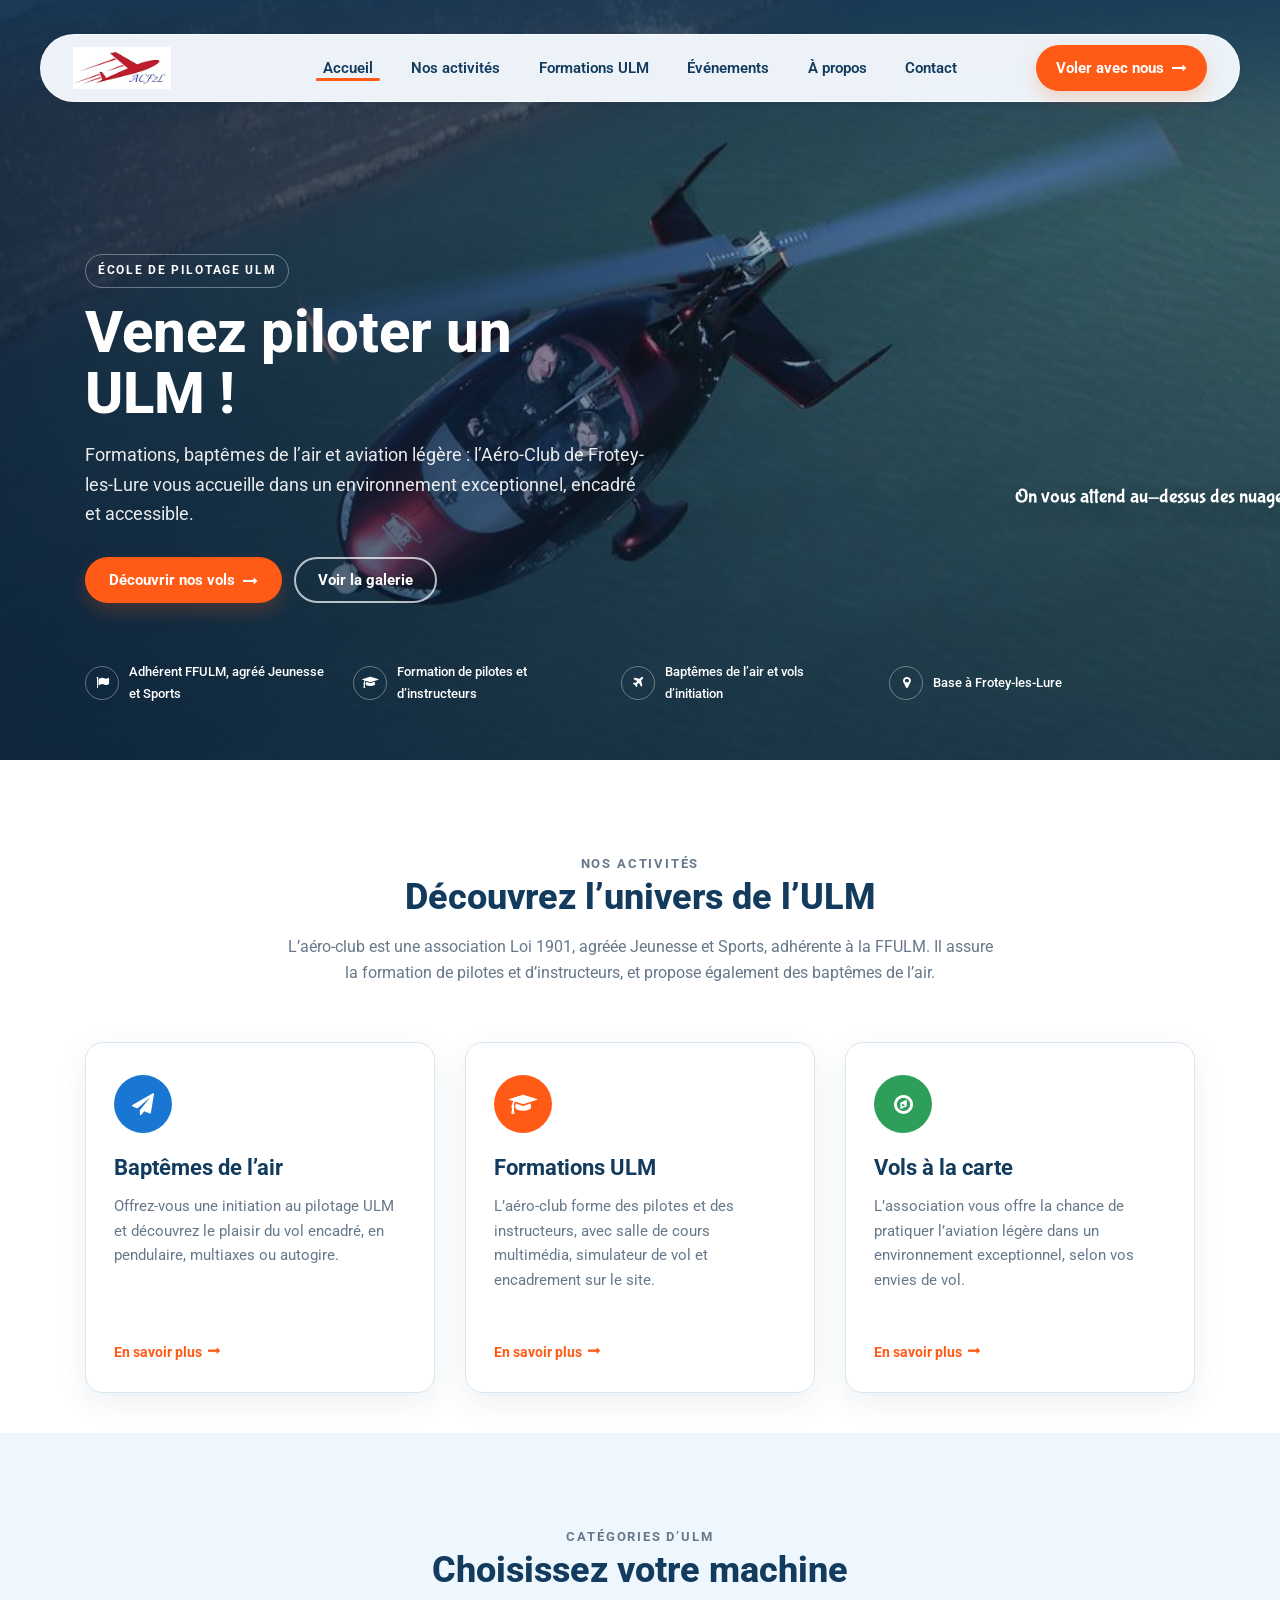
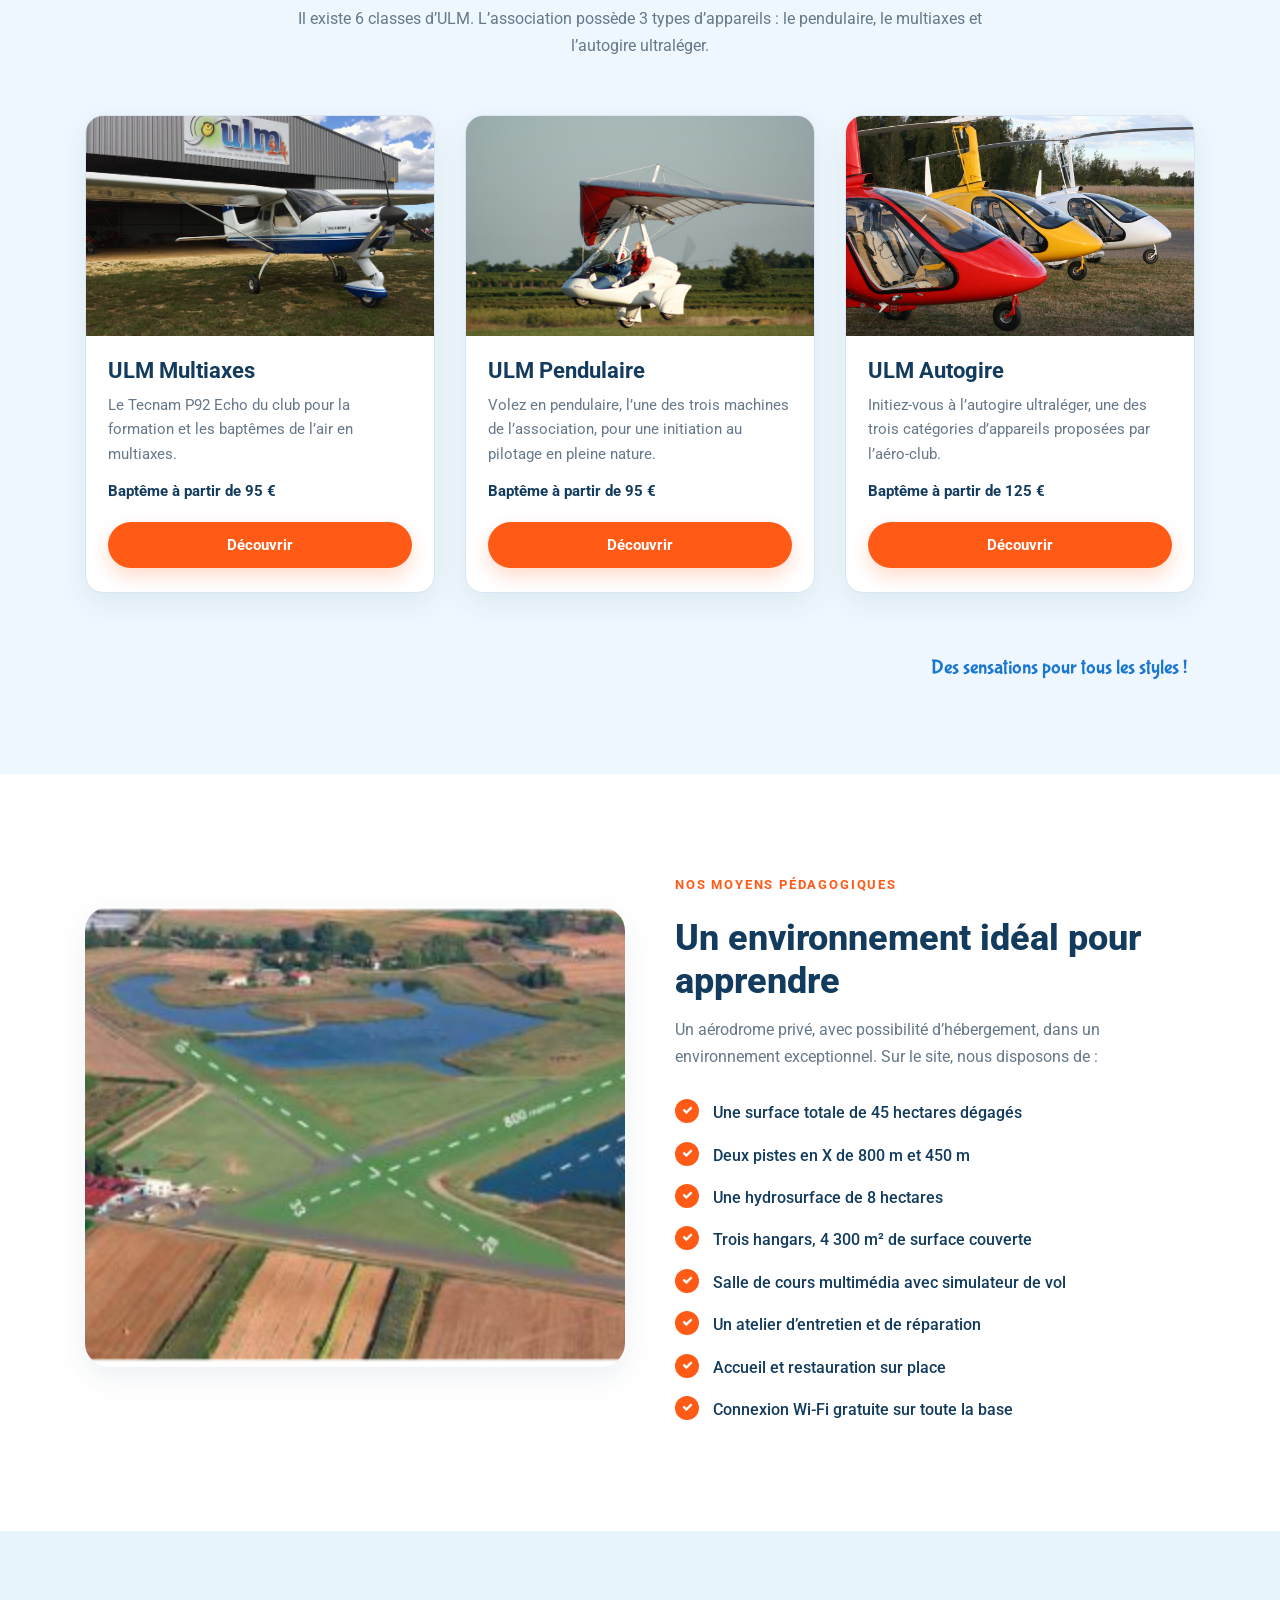
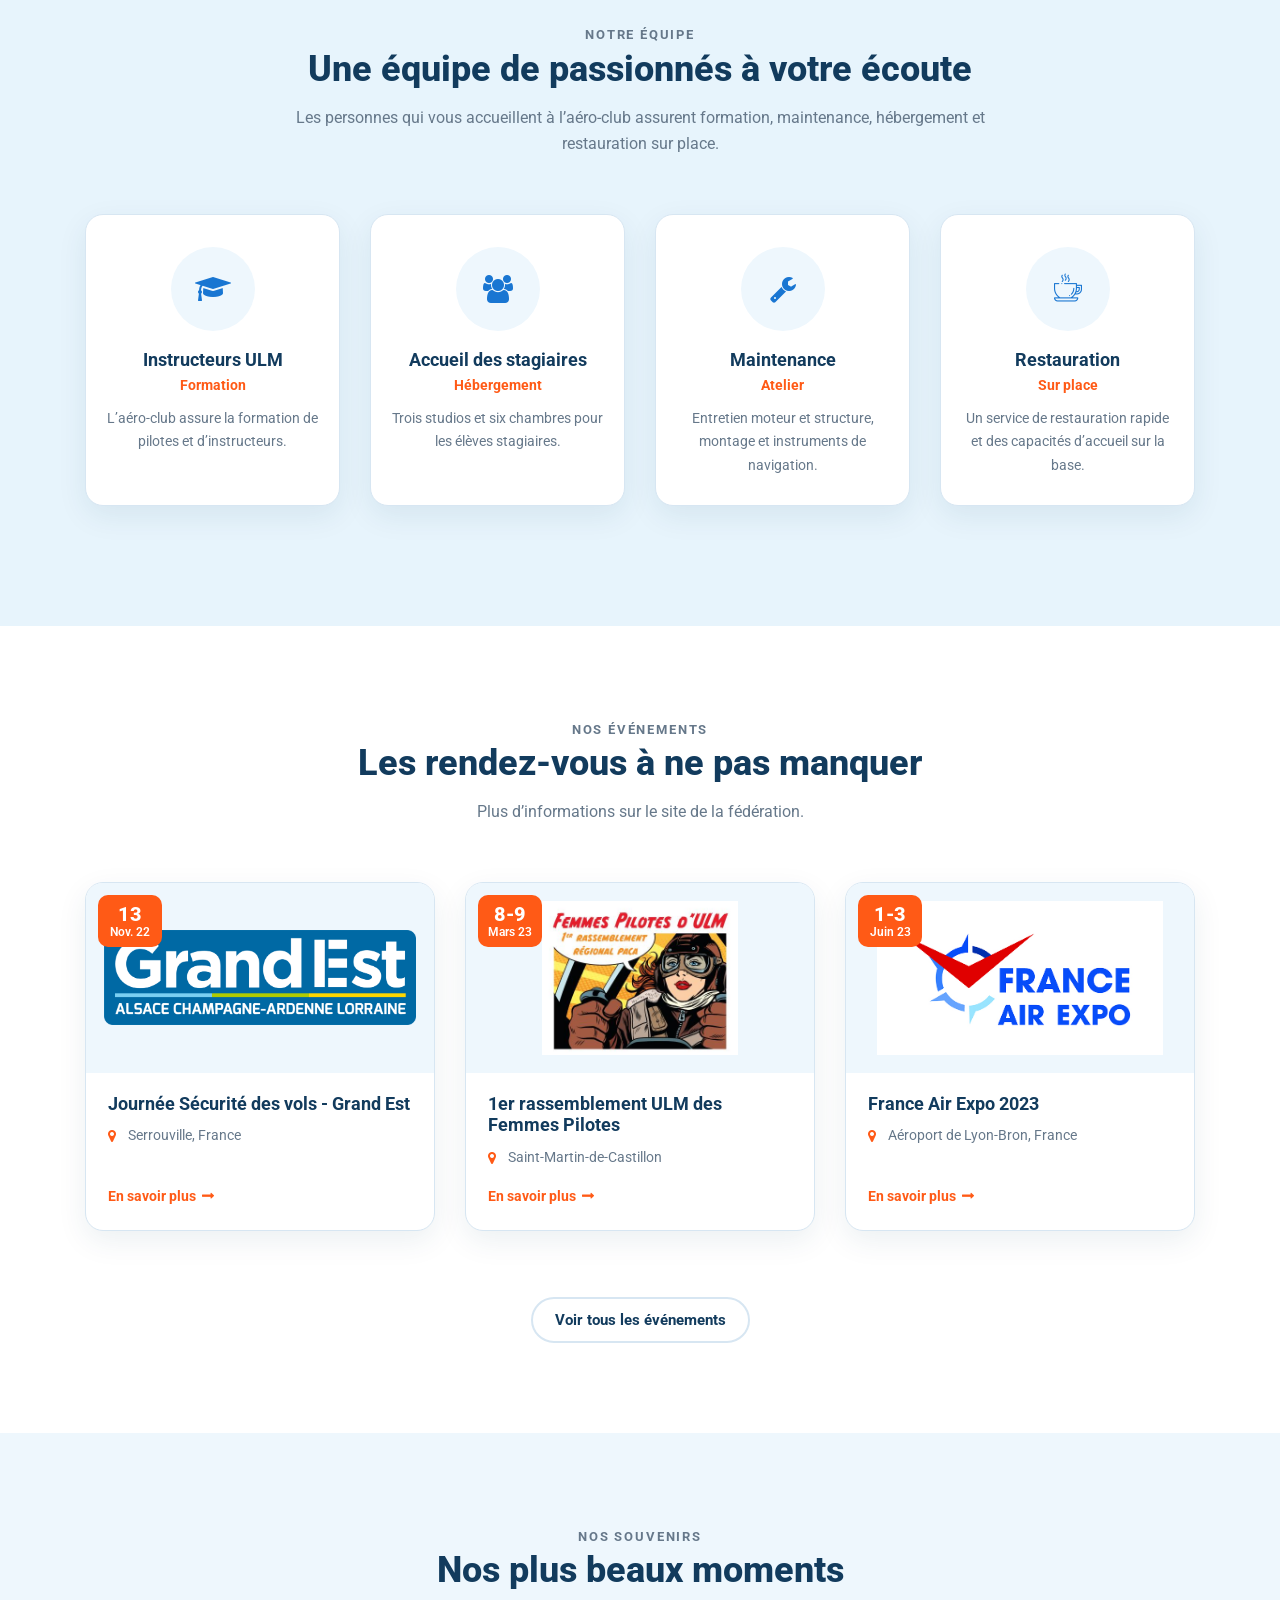
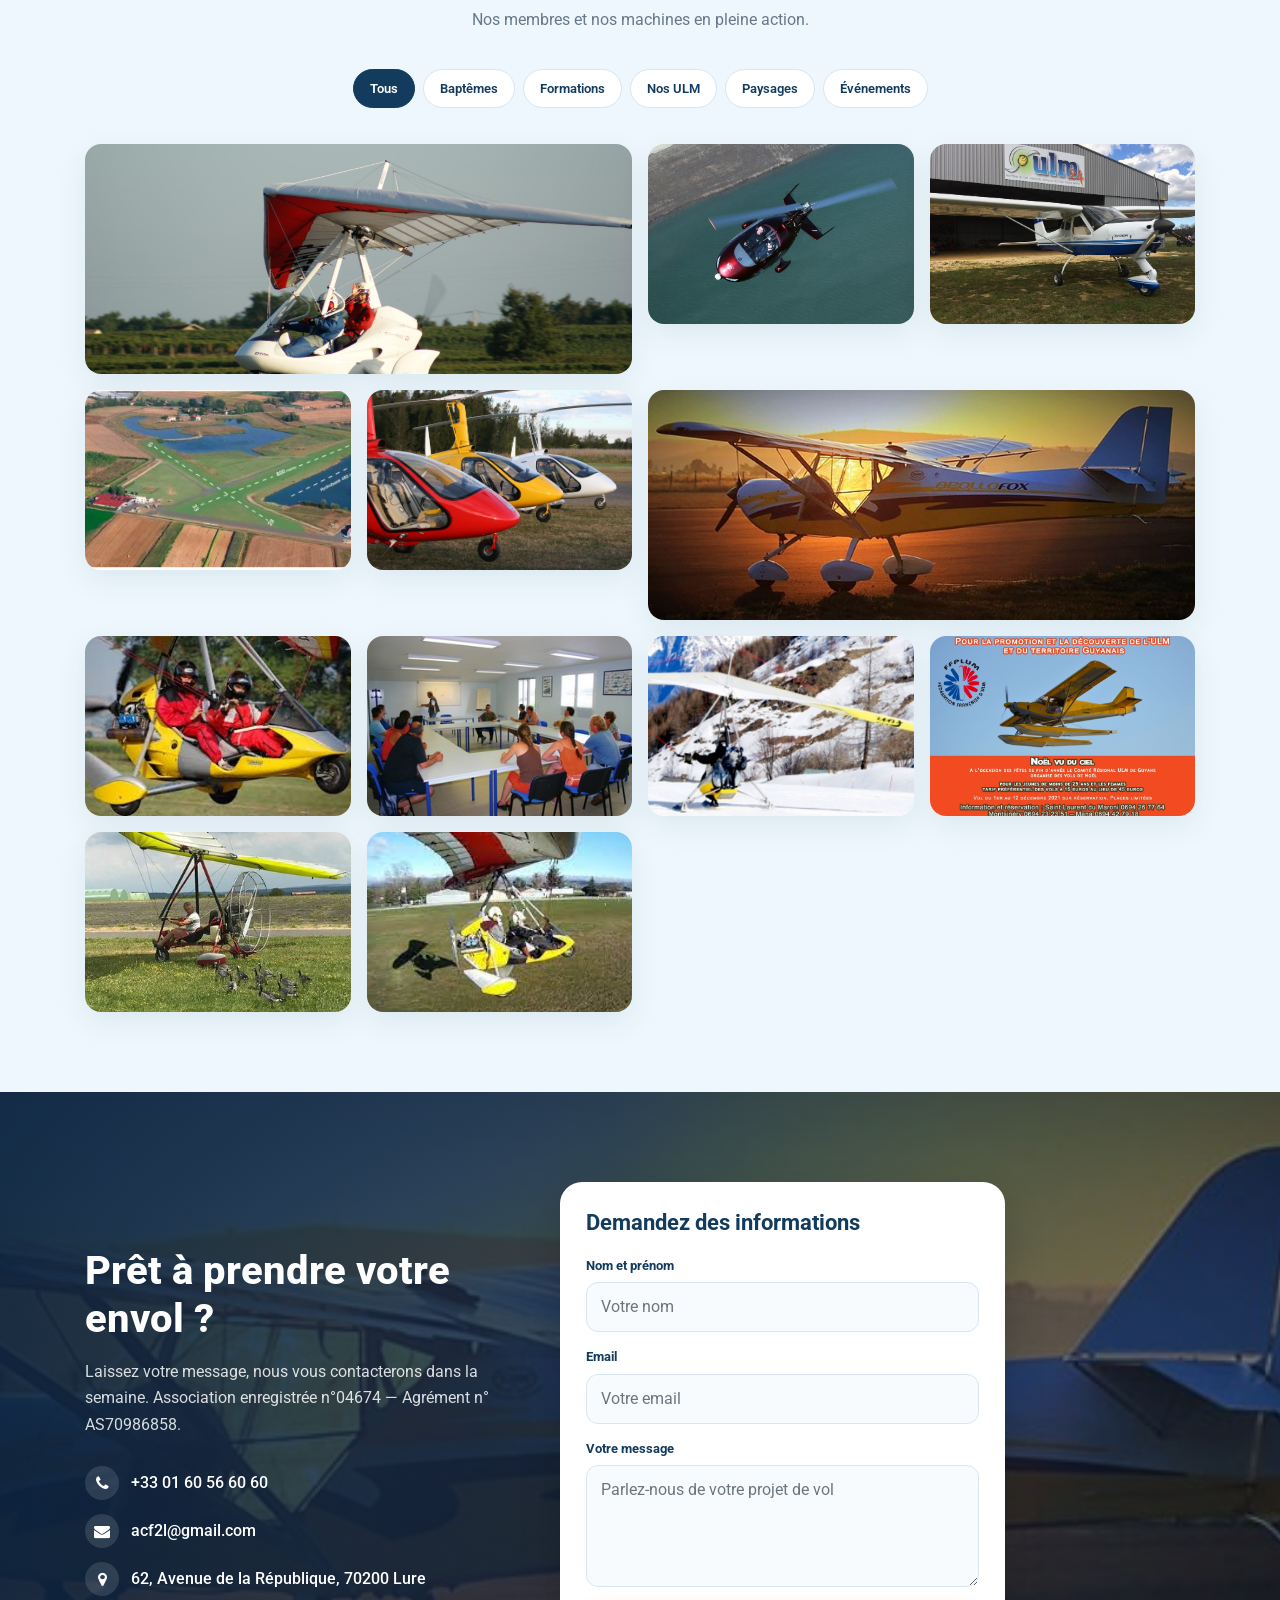
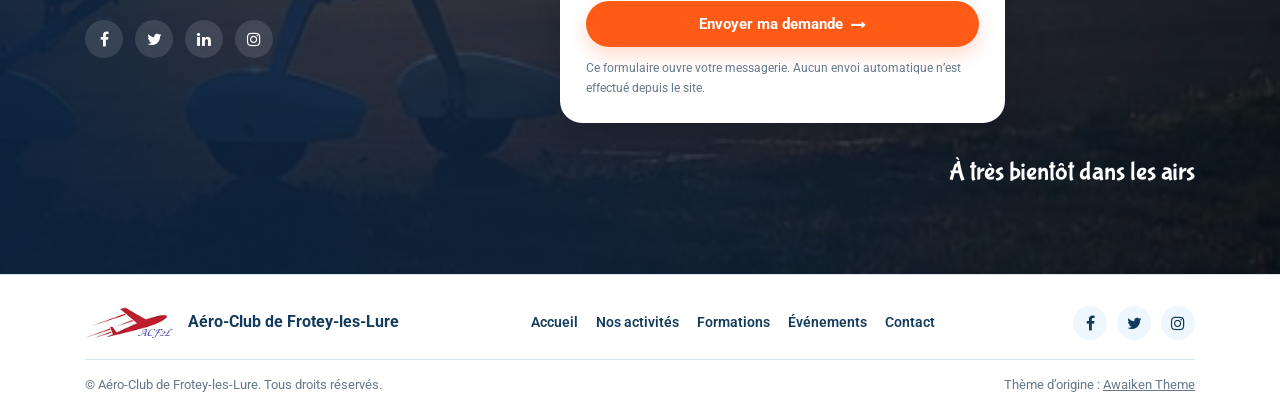
==== commit 33c5279e: "Allégement du fichier bootstrap.css + modification/amélioration nav barre" ====
--- a/index.html
+++ b/index.html
@@ -28,14 +28,14 @@
 	<a class="skip-link" href="#main-content">Aller au contenu</a>
 
 	<header class="header">
-		<nav class="navbar navbar-expand-lg navbar-light" id="main-navbar">
+		<nav class="navbar navbar-expand-lg navbar-light my-3 px-4 shadow-sm" id="main-navbar" style="max-width: 1200px;">
 			<div class="container header-bar">
 				<a class="navbar-brand" href="#home">
 					<img src="images/logo.png" alt="ACF2L, Aéro-Club de Frotey-les-Lure">
 					<span class="brand-text">Aéro-Club de Frotey-les-Lure</span>
 				</a>
 
-				<ul class="navbar-nav" id="main-menu">
+				<ul class="navbar-nav text-nowrap mx-auto" id="main-menu">
 					<li class="nav-item"><a class="nav-link active" href="#home">Accueil</a></li>
 					<li class="nav-item"><a class="nav-link" href="#activities">Nos activités</a></li>
 					<li class="nav-item"><a class="nav-link" href="#courses">Formations ULM</a></li>
--- a/css/custom.css
+++ b/css/custom.css
@@ -306,8 +306,10 @@
   position: fixed;
   padding-top: 10px;
   padding-bottom: 10px;
-  background: rgba(14, 53, 87, 0.88);
-  box-shadow: 0 8px 24px rgba(14, 53, 87, 0.18);
+}
+
+header.header.is-sticky .navbar {
+  border-color: var(--marine);
 }
 
 header .navbar {
@@ -315,7 +317,7 @@
   border: 1px solid rgba(255, 255, 255, 0.8);
   border-radius: 999px;
   box-shadow: 0 10px 30px rgba(20, 60, 100, 0.12);
-  margin: 0;
+  margin: 0 auto;
   padding: 0 10px 0 18px;
   min-height: 68px;
 }
@@ -450,9 +452,6 @@
 .slicknav_btn {
   margin: 0;
   background: transparent;
-  border: 1px solid var(--marine);
-  border-radius: 10px;
-  padding: 8px 10px;
   float: none;
 }
 
@@ -591,6 +590,11 @@
   text-shadow: 0 8px 24px rgba(0, 0, 0, 0.25);
 }
 
+.hero-aside, .section-note {
+  white-space: nowrap;
+  font-size: 20px;
+}
+
 .hero-trust {
   position: relative;
   z-index: 2;
@@ -773,6 +777,8 @@
 /************************************/
 
 .about-us {
+  display: flex;
+  align-items: stretch; 
   padding: 100px 0;
   background: #fff;
 }
